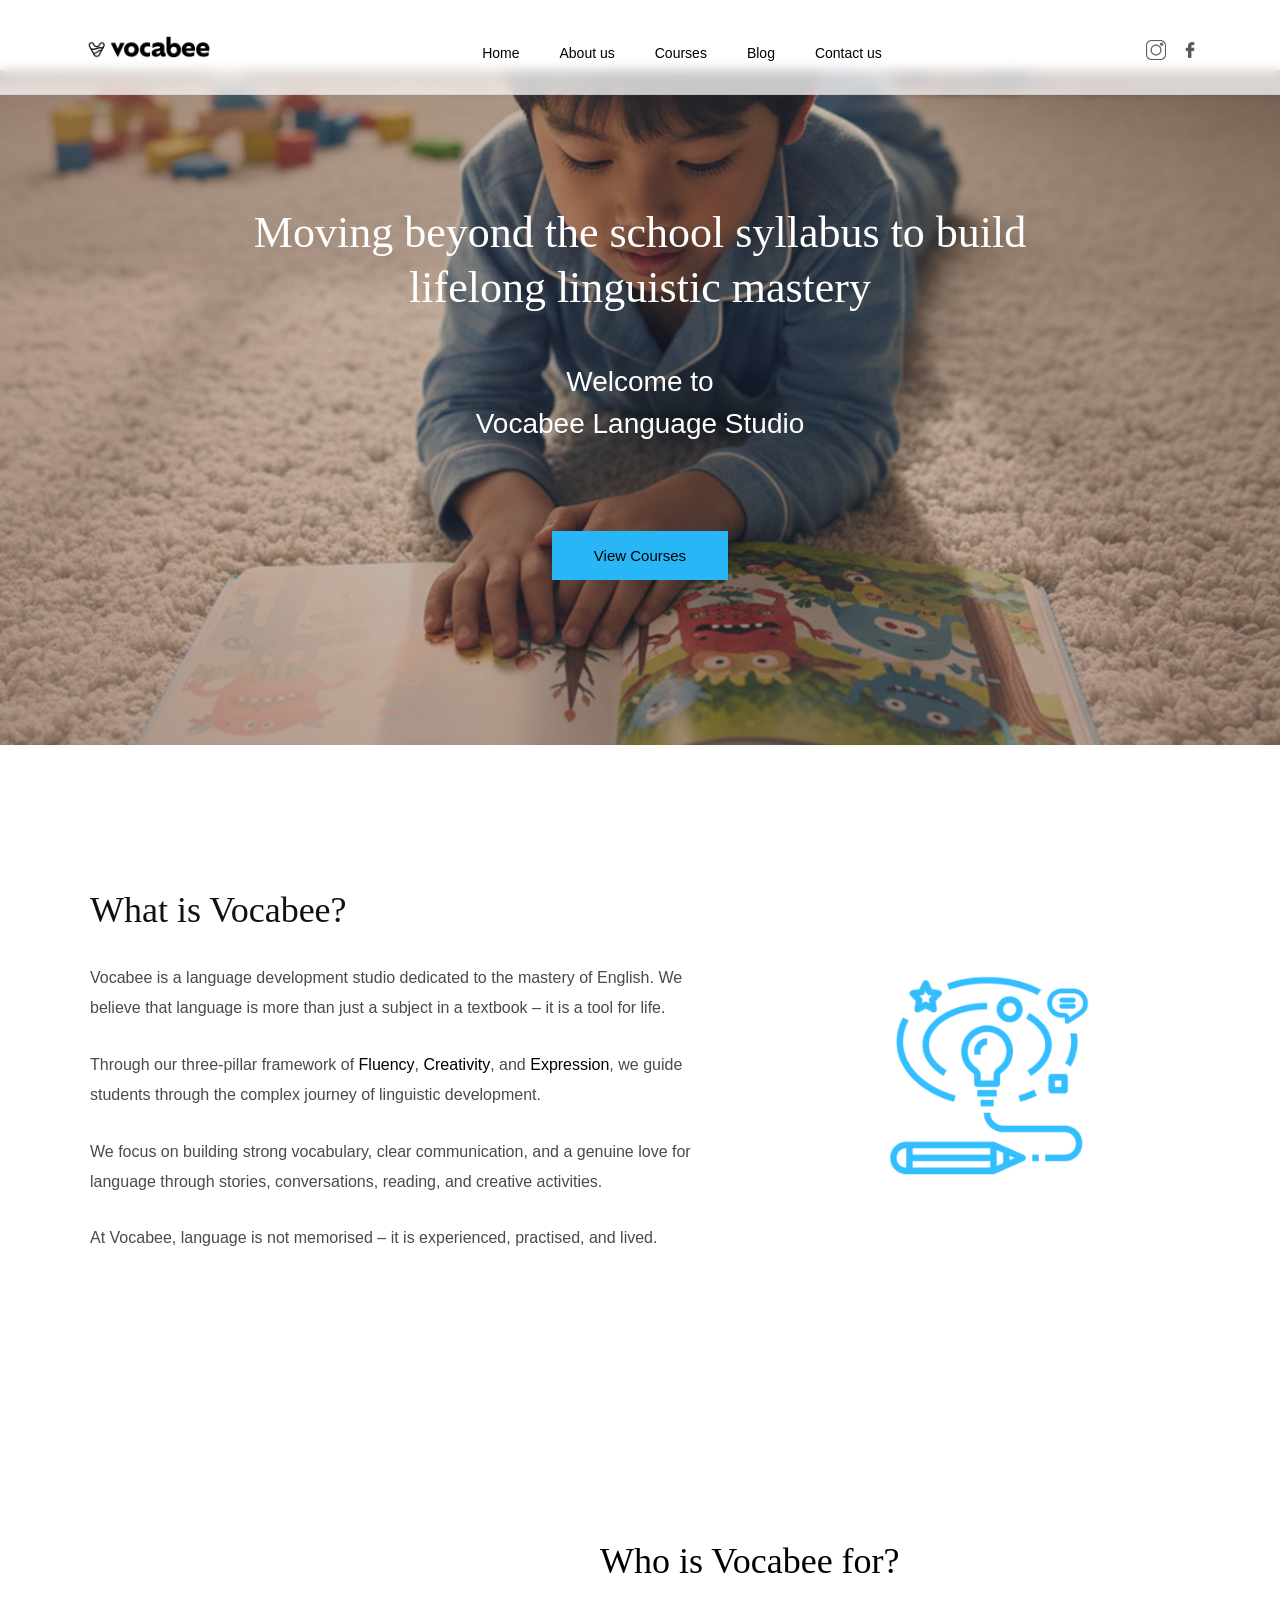
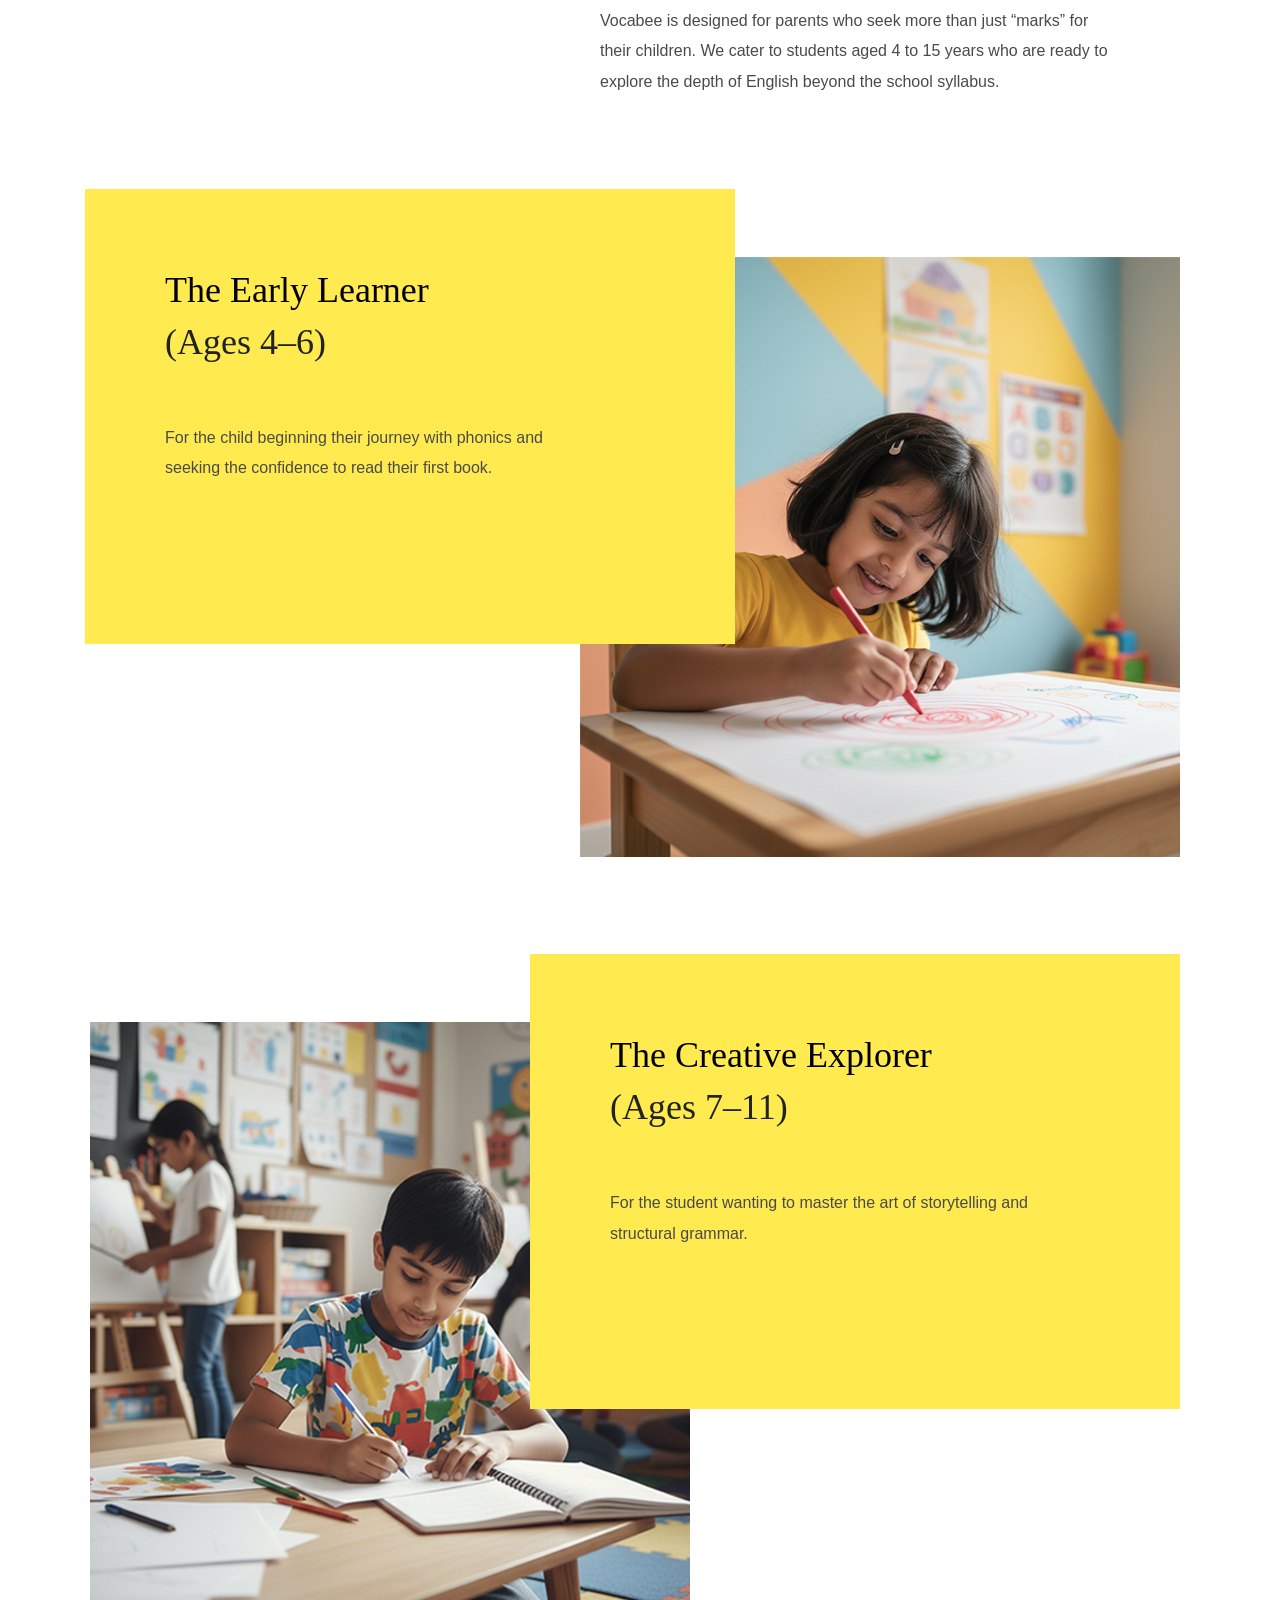
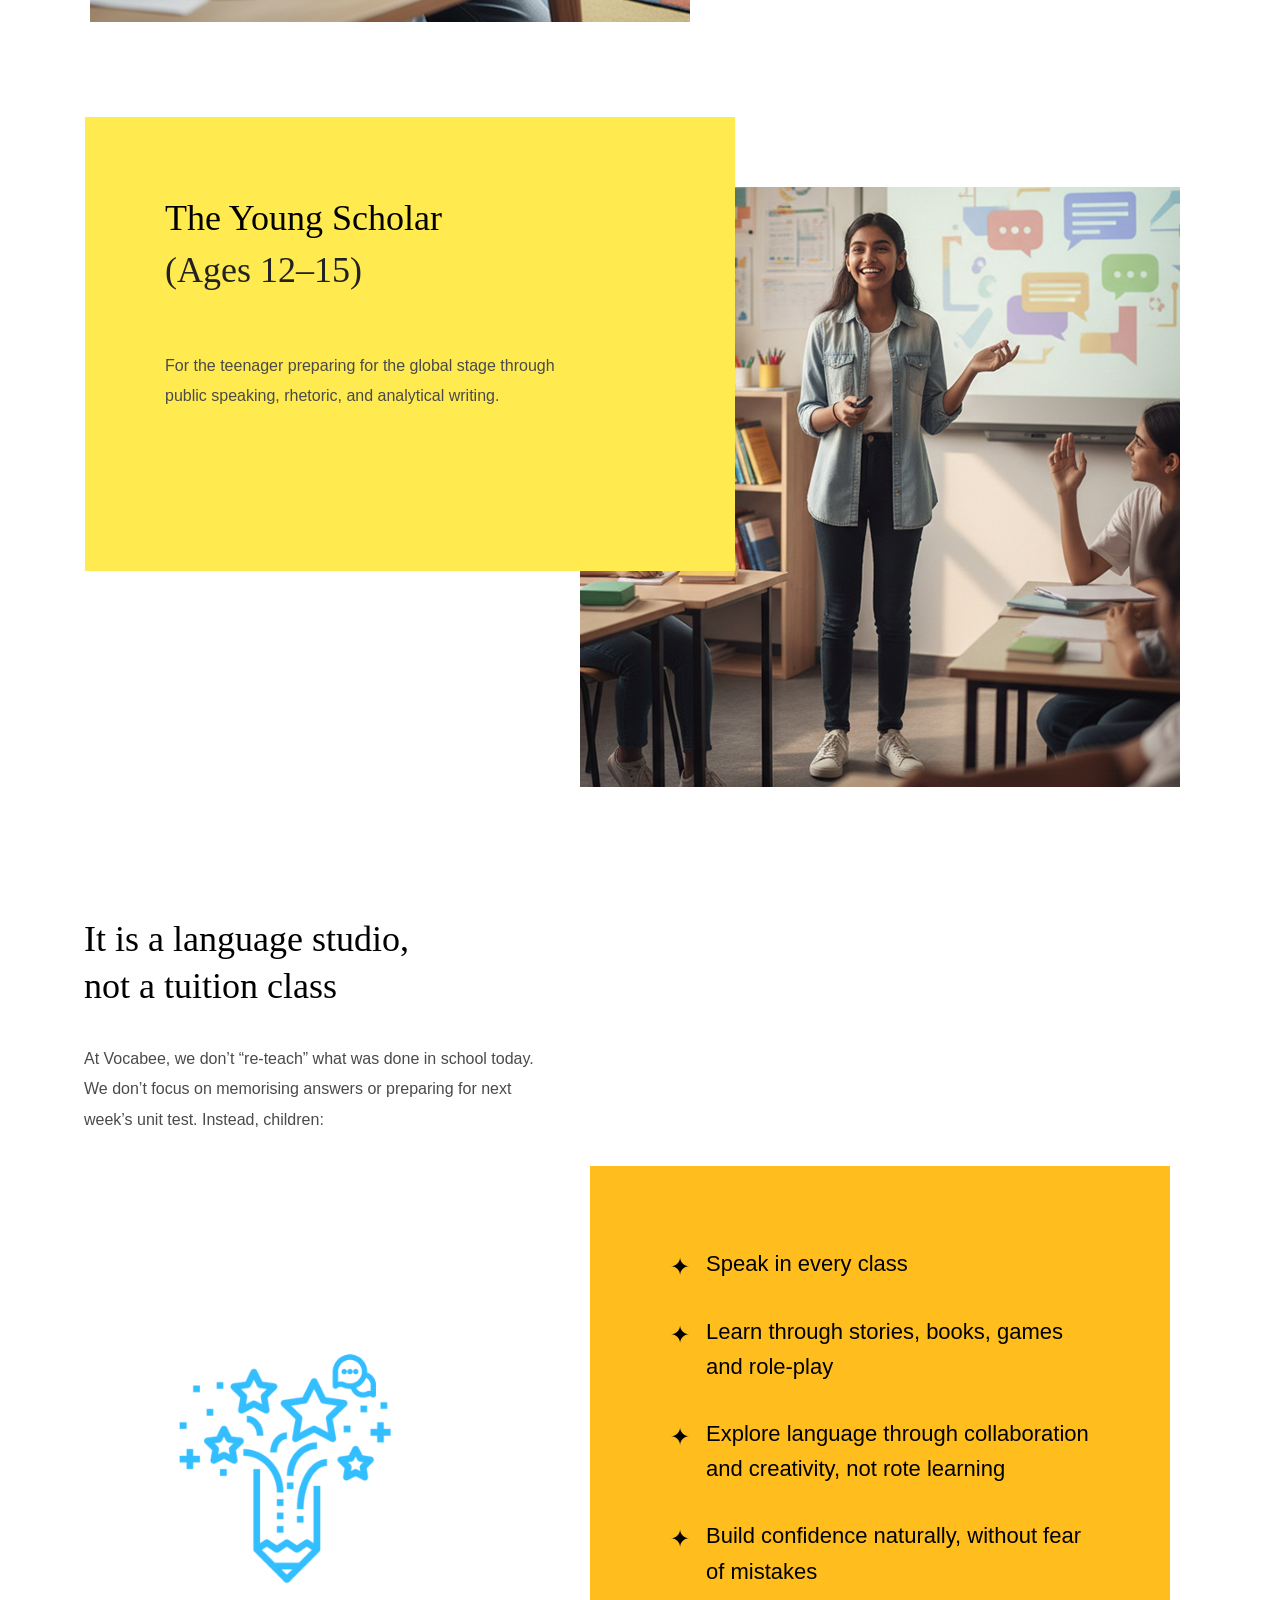
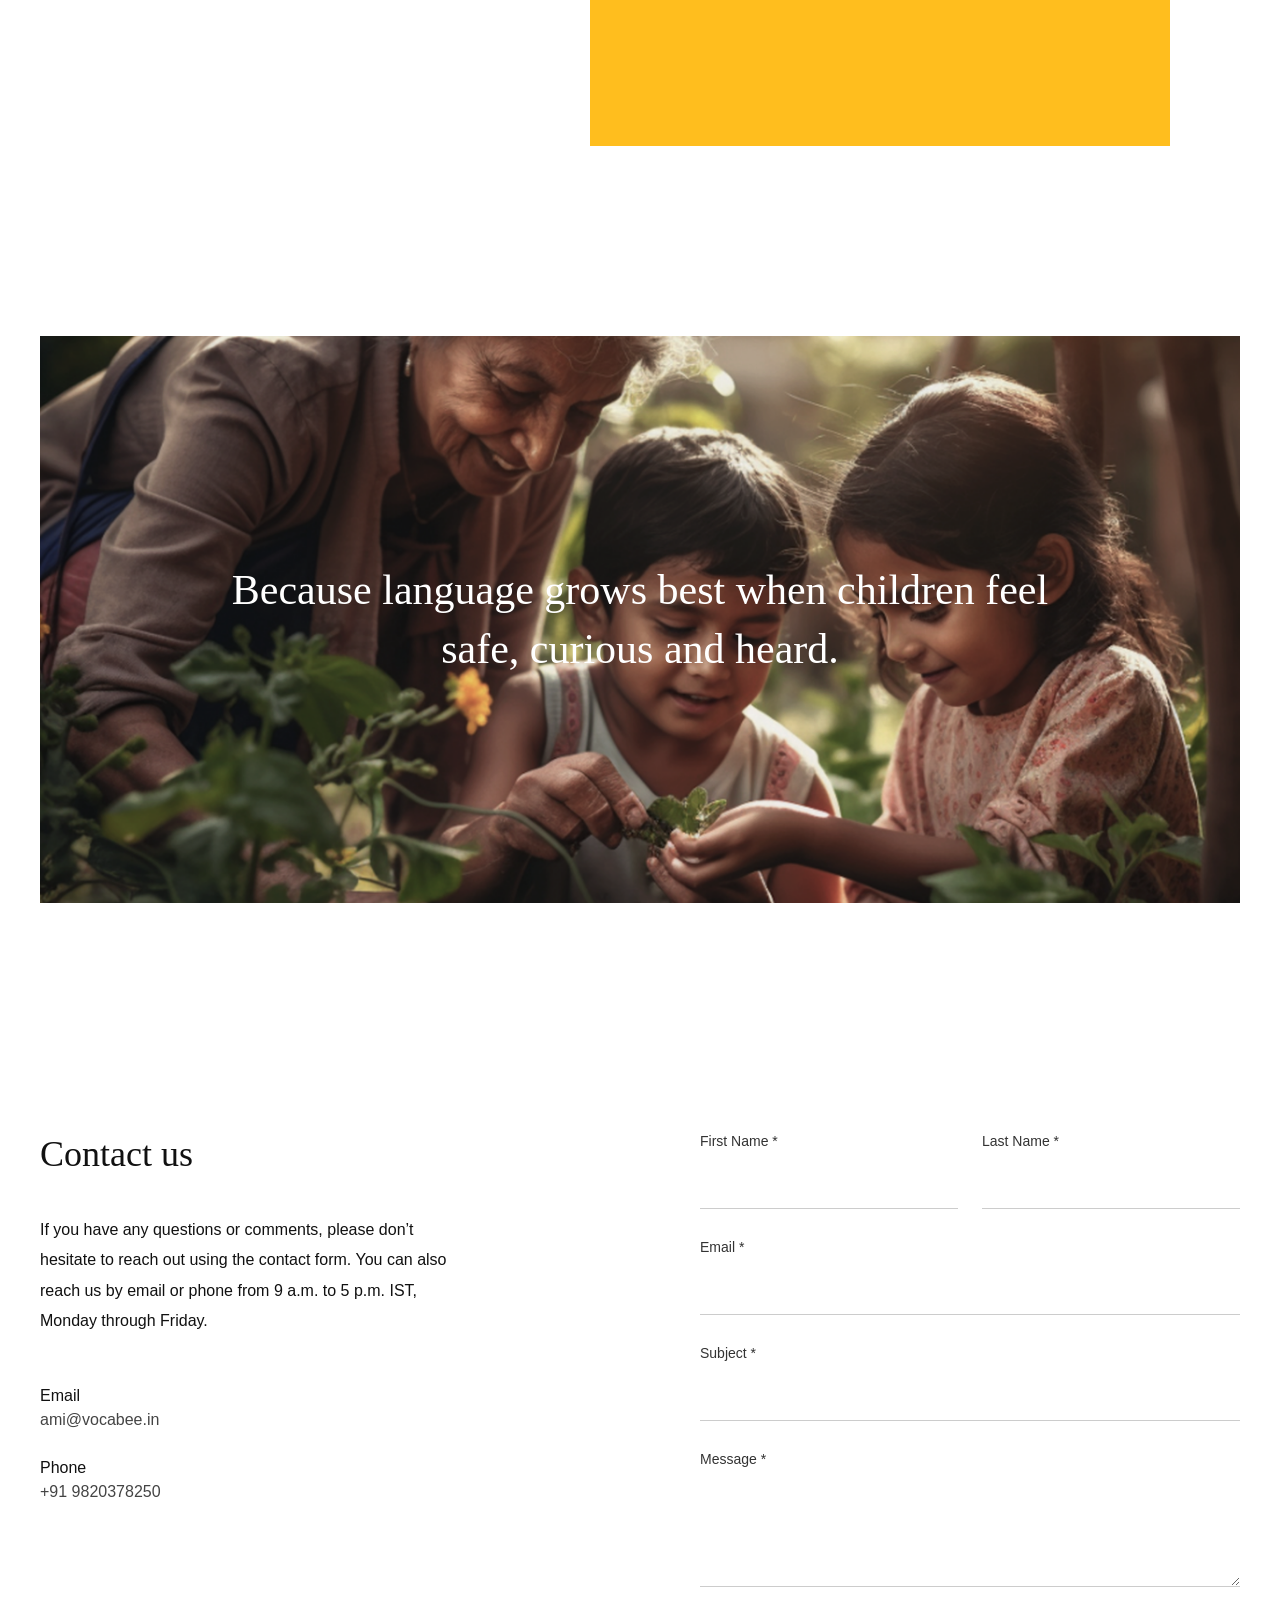
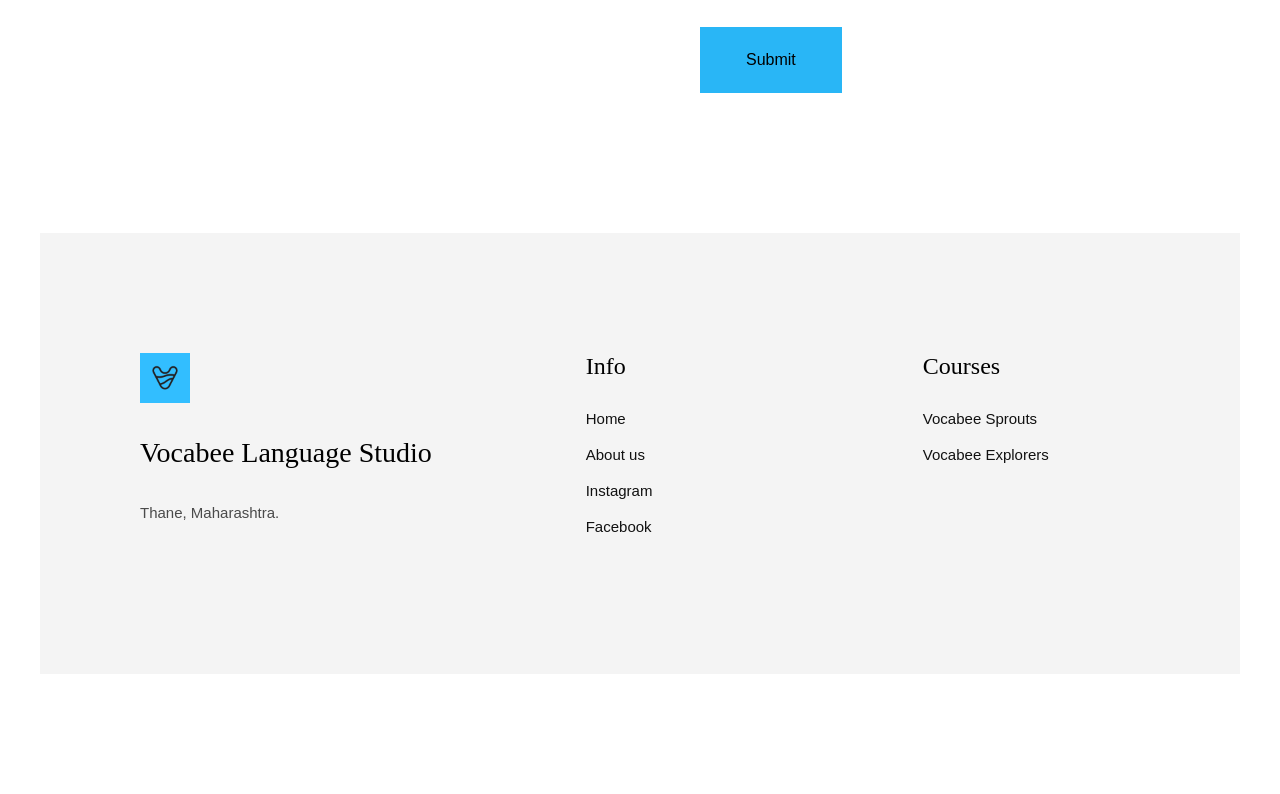
==== index.html @ a19e6320 "Add files via upload" ====
<!DOCTYPE html>
<html lang="en">
<head>
    <meta charset="UTF-8">
    <title>Vocabee Language Studio</title>
    <meta name="viewport" content="width=device-width, initial-scale=1.0">

    <!-- CSS -->
    <link rel="stylesheet" href="css/style.css">
    <link rel="stylesheet" href="css/about.css">

</head>

<body>

    <!-- Header -->
    <header class="site-header">
        <div class="header-container">

            <div class="logo">
                <a href="index.html">
                    <img src="assets/images/vocabee_logo.png" alt="Vocabee Language Studio">
                </a>
            </div>

            <nav class="main-nav">

                <a href="index.html">Home</a>
                <a href="about.html">About us</a>

                <!-- Courses Dropdown -->
                <div class="dropdown">
                    <a href="vocabee-sprouts2.html" class="dropbtn">Courses</a>

                    <div class="dropdown-content">
                        <a href="vocabee-sprouts2.html">
                            Vocabee Sprouts<br>
                            <span>Junior KG (Age 4–5 Years)</span>
                        </a>

                        <a href="vocabee-sprouts.html">
                            Vocabee Sprouts<br>
                            <span>Senior KG (Age 5–6 Years)</span>
                        </a>

                        <a href="vocabee-explorer1.html">
                            Vocabee Explorer<br>
                            <span>Grade 1 (Age 6–7 Years)</span>
                        </a>

                        <a href="vocabee-explorer2.html">
                            Vocabee Explorer<br>
                            <span>Grade 2 (Age 7–8 Years)</span>
                        </a>

                        <a href="vocabee-explorer3.html">
                            Vocabee Explorer<br>
                            <span>Grade 3 (Age 8–9 Years)</span>
                        </a>
                    </div>
                </div>

                <a href="blog.html">Blog</a>
                <a href="index.html#contact-section">Contact us</a>

            </nav>


            <div class="social-links">
                <a href="#" aria-label="Instagram">
                    <img src="assets/images/instagram.png" alt="Instagram">
                </a>
                <a href="#" aria-label="Facebook">
                    <img src="assets/images/facebook.png" alt="Facebook">
                </a>
            </div>

        </div>

        <div class="mobile-nav">

            <div class="hamburger" onclick="toggleMenu()">
                <span></span>
                <span></span>
                <span></span>
            </div>

            <div class="mobile-menu" id="mobileMenu">

                <div class="menu-links">
                    <a href="about.html">About</a>
                    <a href="vocabee-sprouts2.html">Courses</a>
                    <a href="blog.html">Blog</a>
                    <a href="index.html#contact-section">Contact us</a>
                </div>

                <div class="menu-socials">
                    <a href="#" aria-label="Instagram">
                        <img src="assets/images/instagram.png" alt="Instagram">
                    </a>
                    <a href="#" aria-label="Facebook">
                        <img src="assets/images/facebook.png" alt="Facebook">
                    </a>
                </div>

            </div>
        </div>    
    </header>

    <!-- Hero Section -->
    <section class="hero">
        <div class="hero-overlay"></div>

        <div class="hero-content">

            <h1>
                Moving beyond the school syllabus to build lifelong linguistic mastery
            </h1>

            <p class="hero-sub">
                <span class="welcome-line">Welcome to</span>
                <span class="tight-line">Vocabee Language Studio</span>
            </p>

           <a href="vocabee-sprouts2.html" class="hero-button">View Courses</a>

        </div>
    </section>



<!-- Why Vocabee Section -->
<section class="why-vocabee">
    <div class="why-container">

        <div class="why-text">
            <h2>What is Vocabee?</h2>

            <p>
                Vocabee is a language development studio dedicated to the mastery of
                English. We believe that language is more than just a subject in a
                textbook – it is a tool for life.
            </p>

            <p>
                Through our three-pillar framework of
                <strong>Fluency</strong>, <strong>Creativity</strong>, and
                <strong>Expression</strong>, we guide students through the
                complex journey of linguistic development.
            </p>

            <p>
                We focus on building strong vocabulary, clear communication, and a
                genuine love for language through stories, conversations, reading,
                and creative activities.
            </p>

            <p>
                At Vocabee, language is not memorised – it is experienced,
                practised, and lived.
            </p>
        </div>

        <div class="why-icon">
            <img src="assets/images/why-icon.png" alt="Language as expression">
        </div>

    </div>
</section>
<!-- Who is Vocabee for -->
<section class="who-vocabee">
    
    
    <div class="who-container">

        <h2>Who is Vocabee for?</h2>
        <p class="who-intro">
    Vocabee is designed for parents who seek more than just “marks”
    for their children. We cater to students aged 4 to 15 years who
    are ready to explore the depth of English beyond the school syllabus.
        </p>

        <!-- Card 1 -->
        <div class="who-row row-early">
            <div class="who-image">
                <img src="assets/images/early-learner.jpg" alt="Early Learner">
            </div>
            <div class="who-card">
                <h3>The Early Learner</h3>
                <span class="age">(Ages 4–6)</span>
                <p>
                    For the child beginning their journey with phonics and
                    seeking the confidence to read their first book.
                </p>
            </div>
        </div>

        <!-- Card 2 -->
        <div class="who-row row-explorer reverse">
            <div class="who-image">
                <img src="assets/images/creative-explorer.jpg" alt="Creative Explorer">
            </div>
            <div class="who-card">
                <h3>The Creative Explorer</h3>
                <span class="age">(Ages 7–11)</span>
                <p>
                    For the student wanting to master the art of storytelling
                    and structural grammar.
                </p>
            </div>
        </div>

        <!-- Card 3 -->
        <div class="who-row row-scholar">
            <div class="who-image">
                <img src="assets/images/young-scholar.jpg" alt="Young Scholar">
            </div>
            <div class="who-card">
                <h3>The Young Scholar</h3>
                <span class="age">(Ages 12–15)</span>
                <p>
                    For the teenager preparing for the global stage through
                    public speaking, rhetoric, and analytical writing.
                </p>
            </div>
        </div>

    </div>
</section>
<section class="language-studio">
    <div class="studio-container">

        <!-- Left column -->
        <div class="studio-left">
            <div class="studio-left-inner"></div>
            <h2>It is a language studio,<br>not a tuition class</h2>

            <p>
                At Vocabee, we don’t “re-teach” what was done in school today.
                We don’t focus on memorising answers or preparing for next
                week’s unit test. Instead, children:
            </p>

            <img 
                src="assets/images/language-icon.png" 
                alt="Language learning icon"
                class="studio-icon"
            >
        </div>

        <!-- Right column -->
        <div class="studio-right">
            <ul>
                <li>Speak in every class</li>
                <li>Learn through stories, books, games and role-play</li>
                <li>Explore language through collaboration and creativity, not rote learning</li>
                <li>Build confidence naturally, without fear of mistakes</li>
            </ul>
        </div>

    </div>
</section>

<script>
const rows = document.querySelectorAll('.who-row');

const observer = new IntersectionObserver((entries) => {
    entries.forEach(entry => {
        if (entry.isIntersecting) {
            entry.target.classList.add('show');
        }
    });
}, { threshold: 0.05,
     rootMargin: "0px 0px 120px 0px"
});

rows.forEach(row => {
    observer.observe(row);
});
</script>


<script>
window.addEventListener("load", () => {
    document.querySelector(".hero").classList.add("loaded");
});
</script>

<section class="belief-banner">
    <div class="belief-container">
        <div class="belief-image">
            <img src="assets/images/belief.jpg" alt="Language grows best when children feel safe">
            <div class="belief-overlay">
                <h2>
                    Because language grows best when children
                    feel safe, curious and heard.
                </h2>
            </div>
        </div>
    </div>
</section>

<section class="contact-section" id="contact-section">
    <div class="contact-container">

        <!-- Left Side -->
        <div class="contact-info">
            <h2>Contact us</h2>

            <p>
                If you have any questions or comments, please don’t hesitate to
                reach out using the contact form. You can also reach us by email or
                phone from 9 a.m. to 5 p.m. IST, Monday through Friday.
            </p>

            <div class="contact-details">
                <div>
                    <strong>Email</strong>
                    <span>ami@vocabee.in</span>
                </div>

                <div>
                    <strong>Phone</strong>
                    <span>+91 9820378250</span>
                </div>
            </div>
        </div>

        <!-- Right Side -->
        <div class="contact-form-wrapper">
            <form class="contact-form" id="contactForm">

                <div class="form-row">
                    <div class="form-group">
                        <label>First Name *</label>
                        <input type="text" name="firstName" required>
                    </div>

                    <div class="form-group">
                        <label>Last Name *</label>
                        <input type="text" name="lastName" required>
                    </div>
                </div>

                <div class="form-group">
                    <label>Email *</label>
                    <input type="email" name="email" required>
                </div>

                <div class="form-group">
                    <label>Subject *</label>
                    <input type="text" name="subject" required>
                </div>

                <div class="form-group">
                    <label>Message *</label>
                    <textarea name="message" rows="5" required></textarea>
                </div>

                <button type="submit" class="contact-button">Submit</button>

            </form>

                <div id="thankYouCard" class="thank-you-card">
                    <div class="thank-you-content">
                        <h3>Thank you!</h3>
                        <p>
                            Your message has been received.<br>
                            We’ll get back to you shortly.
                        </p>
                    </div>
                </div>
        </div>

    </div>
</section>

<!-- Footer -->
<footer class="site-footer">
    <div class="footer-container">

        <!-- Left Column -->
        <div class="footer-col footer-brand">
            <img src="assets/images/vocabee_icon.png" alt="Vocabee Icon" class="footer-logo">

            <h3>Vocabee Language Studio</h3>

            <p class="footer-address">
                Thane, Maharashtra.<br>
                
            </p>
        </div>

        <!-- Middle Column -->
        <div class="footer-col">
            <h4>Info</h4>
            <ul>
                <li><a href="index.html">Home</a></li>
                <li><a href="about.html">About us</a></li>
                <li><a href="#">Instagram</a></li>
                <li><a href="#">Facebook</a></li>
            </ul>
        </div>

        <!-- Right Column -->
        <div class="footer-col">
            <h4>Courses</h4>
            <ul>
                <li><a href="vocabee-sprouts2.html">Vocabee Sprouts</a></li>
                <li><a href="vocabee-explorer1.html">Vocabee Explorers</a></li>
            </ul>
        </div>

    </div>
</footer>

<script>
function toggleMenu() {
    document.getElementById("mobileMenu").classList.toggle("active");
}

// 🔥 close on outside click
document.addEventListener("click", function(e) {
    const menu = document.getElementById("mobileMenu");
    const hamburger = document.querySelector(".hamburger");

    if (!menu.contains(e.target) && !hamburger.contains(e.target)) {
        menu.classList.remove("active");
    }
});
</script>

<script>
document.querySelectorAll('.menu-links a').forEach(link => {
    link.addEventListener('click', () => {
        document.getElementById("mobileMenu").classList.remove("active");
    });
});
</script>

<script>
const scriptURL = "https://script.google.com/macros/s/AKfycbzVV2B0J6LoHG8LsWMv6l6aukTMSocRP_JPVmks4nTY6TuADxxZJsh5DYLQjN2wv_Ddsg/exec";

const form = document.getElementById("contactForm");
const button = form.querySelector("button");

form.addEventListener("submit", function(e) {
    e.preventDefault();

    // prevent double click
    button.disabled = true;
    button.innerText = "Sending...";

    const formData = new FormData(form);

    fetch(scriptURL, {
        method: "POST",
        body: formData
    })
    .then(() => {
        showThankYouCard();
        form.reset();

        button.disabled = false;
        button.innerText = "Submit";
    })
    .catch((error) => {
        console.error(error);

        button.disabled = false;
        button.innerText = "Submit";
    });
});
</script>

<script>
function showThankYouCard() {
    const card = document.getElementById("thankYouCard");

    if (card) {
        card.classList.add("active");

        setTimeout(() => {
            card.classList.remove("active");
        }, 6000); // ⏳ 6 seconds
    }
}
</script>
</body>
</html>
---- css/style.css ----
html, body {
    overflow-x: hidden;
}

body {
    width: 100%;
    padding-top: 70px;
}

/* =========================
   Custom Fonts (REQUIRED)
========================= */

/* Fraunces – Headings */
@font-face {
    font-family: 'Fraunces';
    src: url('../assets/fonts/fraunces/Fraunces-VariableFont_wght.woff2') format('woff2');
    font-weight: 100 900;
    font-style: normal;
    font-display: optional;
}

@font-face {
    font-family: 'Fraunces';
    src: url('../assets/fonts/fraunces/Fraunces-Italic-VariableFont_wght.woff2') format('woff2');
    font-weight: 100 900;
    font-style: italic;
    font-display: optional;
}

/* Lexend – Body & UI */
@font-face {
    font-family: 'Lexend';
    src: url('../assets/fonts/lexend/Lexend-VariableFont_wght.woff2') format('woff2');
    font-weight: 100 900;
    font-style: normal;
    font-display: optional;
}

/* =========================
   Reset
========================= */
* {
    margin: 0;
    padding: 0;
    box-sizing: border-box;
}

/* =========================
   Typography System
========================= */
body {
    font-family: 'Lexend', sans-serif;
    font-weight: 350;
    color: #000;
}

strong {
    font-weight: 600;
}

h1, h2, h3 {
    font-family: 'Fraunces', serif;
    font-variation-settings: "opsz" 60;
}

/* Fine-tuned weights */
h1 {
    font-weight: 460;
}

h2 {
    font-weight: 430;
}

h3 {
    font-weight: 400;
}

/* =========================
   Header
========================= */
.site-header {
    background-color: rgba(255, 255, 255, 0.75); /* ⬅ subtle transparency */
    border-bottom: 1px solid rgba(0, 0, 0, 0.06);
    min-height: 80px;
    position: fixed;
    top: 0;
    z-index: 1000;
    width: 100%;
    backdrop-filter: blur(6px);
    -webkit-backdrop-filter: blur(6px); /* Safari */
}

.header-container {
    max-width: 1200px;
    margin: 0 auto;
    padding: 24px 40px;
    height: 100%;
    display: grid;
    grid-template-columns: auto 1fr auto;
    align-items: center;
}

.logo img {
    height: 46px;
    display: block;
}

/* Navigation */
.main-nav {
    display: flex;
    justify-content: center;
    gap: 44px;
    transform: translateY(6px);
}

.main-nav a {
    text-decoration: none;
    font-size: 14px;
    font-weight: 400;
    color: #111;
}

/* Social icons */
.social-links {
    display: flex;
    gap: 14px;
    align-items: center;
}

.social-links img {
    width: 20px !important;
    height: 20px !important;
    max-width: 20px !important;
    object-fit: contain;

    opacity: 0.65;
    transform: translateY(3px);
}

.social-links img:hover {
    opacity: 1;
}

.social-links a {
    display: inline-flex;
    align-items: center;
}

/* =========================
   Hero Section
========================= */
.hero {
    position: relative;
    height: 75vh;
    background-image: url('../assets/images/hero.jpg');
    background-size: cover;
    background-position: center;

    display: flex;
    align-items: center;
    justify-content: center;
}

.hero-overlay {
    position: absolute;
    inset: 0;
    background-color: rgba(0, 0, 0, 0.25);
}

.hero-content {
    position: relative;
    max-width: 820px;
    text-align: center;
    color: #ffffff;
    padding: 20px;
}

/* Main headline */
.hero h1 {
    font-size: 44px;
    line-height: 1.25;
    font-weight: 350;
    margin-bottom: 80px;
    position: relative;
    top: -30px;
    opacity: 0;
    transform: translateY(18px)
}

/* Subtitle block (THIS IS THE FIXED PART) */
.hero-sub {
    font-family: 'Lexend', sans-serif;
    font-size: 28px;
    font-weight: 300;
    line-height: 1.2;
    margin: 28px 0;
    color: #ffffff;
    opacity: 0;
    transform: translateY(18px)
}

.hero-sub span {
    display: block;
}

/* Space below "Welcome to" */
.hero-sub .welcome-line {
    margin-top: -60px;  /* try -4px to -12px */
    margin-bottom: 12px;
}

/* Slight pull-up for second line */
.hero-sub .tight-line {
    margin-top: -4px;
    margin-bottom: 90px;
}

/* CTA Button */
.hero-button {
    display: inline-block;
    padding: 16px 42px;
    background-color: #29b6f6;
    color: #000000;
    text-decoration: none;
    font-size: 15px;
    font-weight: 400;
    opacity: 0;
    transform: translateY(18px)
}

/* Animated State */
.hero.loaded h1 {
    opacity: 1;
    transform: translateY(0);
    transition: 
        opacity 1.2s ease-out,
        transform 1.2s cubic-bezier(0.16, 1, 0.3, 1);
}

.hero.loaded .hero-sub {
    opacity: 1;
    transform: translateY(0);
    transition:
        opacity 1.2s ease-out,
        transform 1.2s cubic-bezier(0.16, 1, 0.3, 1);
    transition-delay: 0.25s;
}

.hero.loaded .hero-button {
    opacity: 1;
    transform: translateY(0);
    transition:
        opacity 1.2s ease-out,
        transform 1.2s cubic-bezier(0.16, 1, 0.3, 1);
    transition-delay: 0.45s;
}

/* =========================
   What is Vocabee Section
========================= */
.why-vocabee {
    background-color: #ffffff;
    padding: 120px 40px;
}

.why-container {
    max-width: 1100px;
    margin: 0 auto;
    display: grid;
    grid-template-columns: 1.2fr 0.8fr;
    gap: 80px;
    align-items: center;
}

/* Left text column */
.why-text h2 {
    font-size: 36px;
    font-family: 'Fraunces', serif;

    font-weight: 200;   /* ← go lighter than 350 */
    font-variation-settings:
        "wght" 200,
        "opsz" 60;      /* ← critical for lightness */
    margin-top: 24px;
    margin-bottom: 32px;
    color: #111;
}

.why-text p {
    font-size: 16px;
    line-height: 1.9;
    color: #4a4a4a;
    font-variation-settings: "wght" 300;
    margin-bottom: 26px;
}

.why-text p strong {
    font-variation-settings: "wght" 500;
    font-weight: 500;
    color: #000;
}


/* Right icon column */
.why-icon {
    display: flex;
    justify-content: center;
    align-items: center;
}

.why-icon img {
    max-width: 260px;
    width: 100%;
    height: auto;
}

/* =========================
   Who is Vocabee for? (FINAL)
========================= */
.who-vocabee {
    background-color: #ffffff;
    padding: 140px 40px 60px;
}

.who-container {
    max-width: 1200px;
    margin: 0 auto;
}

/* Heading */
.who-container h2 {
    font-size: 36px;
    font-weight: 200;
    text-align: left;
    margin-left: auto;
    margin-right: 120px;
    margin-bottom: 24px;
    margin-top: 0;
    max-width: 520px;
    font-variation-settings: 
        "wght" 200,
        "opsz" 60;
}


/* Intro paragraph (intentionally offset) */
.who-intro {
    max-width: 520px;
    margin-left: auto;
    margin-right: 120px;
    margin-bottom: 160px;
    font-size: 16px;
    line-height: 1.9;
    color: #4a4a4a;
    font-variation-settings: "wght" 300;
    margin-bottom: 150px;
}

/* Row base */
.who-row {
    display: grid;
    grid-template-columns: 1fr 1fr;
    align-items: center;
    margin-bottom: 180px;
    position: relative;
}

/* Image */
.who-image {
    display: flex;
}

.who-image img {
    width: 100%;
    max-width: 620px;   /* ← image size control */
    margin-left: -120px;   /* ← move left */
    display: block;
    opacity: 0;
    transform: translateY(30px);
    transition:
        opacity 1.4s ease-out,
        transform 1.6s cubic-bezier(0.16, 1, 0.3, 1);
}

.who-row.show .who-image img {
    opacity: 1;
    transform: translateY(0);
}

.row-early .who-image img {
    position: relative;
    top: 10px;
    left: 60px;
}

.row-explorer .who-image img {
    position: relative;
    top: -180px;
    left: -10px;
}

.row-scholar .who-image img {
    position: relative;
    top: -475px;
    left: 60px;
}

/* Yellow card base */
.who-card {
    background-color: #ffeb50;
    width: 650px;      /* ← width control */
    padding: 160px 80px; /* ← height control */
    top: -670px;  /* move up */
    left: -40px;  /* move up */
    position: relative;
    z-index: 2;
    opacity: 0;
    transform: translateY(40px);
    transition: all 1.2s ease;
}

.who-card.show {
    opacity: 1;
    transform: translateY(0);
}


.row-early .who-card {
    position: relative;
    top: -658px;      /* move up */
    right: -250px;   /* horizontal overlap control */
    left: 20px;   /* horizontal overlap control */
    transition-delay: 0.1s;
}

.row-explorer .who-card {
    position: relative;
    top: -600px;       /* move down */
    left: -30px;    /* overlap for reverse row */
    transition-delay: 0.2s;
}

.row-scholar .who-card {
    position: relative;
    top: -1145px;
    right: -120px;
    left: 20px;
    transition-delay: 0.3s;
}


/* ---------- NORMAL ROW (Card LEFT, Image RIGHT) ---------- */
.who-row:not(.reverse) .who-card {
    grid-column: 1;
    justify-self: end;
    margin-right: -75px;   /* overlap into image */
}

.who-row:not(.reverse) .who-image {
    grid-column: 2;
}

/* ---------- REVERSE ROW (Image LEFT, Card RIGHT) ---------- */
.who-row.reverse .who-image {
    grid-column: 1;
    transform: translate(180px, -280px);
    }

.who-row.reverse .who-card {
    grid-column: 2;
    justify-self: start;
    margin-left: -80px;    /* overlap into image */
}

.who-row.show .who-card {
    opacity: 1;
    transform: translateY(0);
}

/* Typography inside card */
.who-card h3 {
    font-size: 36px;
    font-weight: 200;
    margin-bottom: 10px;
    margin-top: -80px;
    font-variation-settings: 
        "wght" 200,
        "opsz" 60;
}

   
.who-card .age {
    font-family: 'Fraunces', serif;
    display: block;
    font-size: 36px;
    font-weight: 200;
    margin-bottom: 60px;
    color: #222;
    font-variation-settings: 
        "wght" 200,
        "opsz" 60;
    
}

.who-card p {
    font-size: 16px;
    line-height: 1.9;
    color: #4a4a4a;
    max-width: 420px;
    margin-top: 40px;
    font-variation-settings: "wght" 300;
       
}

/* =========================
   Language Studio Section
========================= */

.language-studio {
    background-color: #ffffff;
    padding: 160px 40px;
    margin-top: -1000px;  /* ← adjust this number visually */
}

.studio-container {
    max-width: 1200px;
    margin: 0 auto;
    display: grid;
    grid-template-columns: 1fr 1fr;
    gap: 10px;
    align-items: start;
    position: relative;
    left: 20px;   /* fine tuning */
}

/* Left column */
.studio-left h2 {
    font-size: 36px;
    font-weight: 200;
    font-variation-settings: 
        "wght" 200,
        "opsz" 60;

    line-height: 1.3;
    margin-bottom: 34px;
    margin-left: 24px;
    margin-right: 120px;
    margin-top: -200px;
}

.studio-left p {
    font-size: 16px;
    line-height: 1.9;
    color: #4a4a4a;
    font-variation-settings: "wght" 300;
    margin-bottom: 40px;
    margin-left: 24px;
    margin-right: 120px;
    margin-top: 20px;
}

.studio-icon {
    width: 250px;
    display: block;
    margin-bottom: 50px;
    margin-top: 200px;
    max-width: 520px;
    margin-left: auto;
    margin-right: 240px;
}

/* Right column (yellow box) */
.studio-right {
    background-color: #ffbe1e;
    width: 580px;
    height: 580px;   /* ← makes it square */
    padding: 80px;
    position: relative;
    justify-self: start;
    margin-left: -75px;   /* same overlap logic */
    margin-top: 50px;
}

.studio-right ul {
    list-style: none;
    padding: 0;
    margin: 0;
}

.studio-right li {
    line-height: 1.9;
    font-variation-settings: "wght" 150;
    font-size: 22px;
    line-height: 1.6;
    margin-bottom: 32px;
    position: relative;
    padding-left: 36px;
}

/* star bullet */
.studio-right li::before {
    content: "✦";
    position: absolute;
    left: 0;
    top: 2px;
    font-size: 24px;
}
/* =========================
   Belief Banner
========================= */

.belief-banner {
    padding: 90px 30px;
    background-color: #ffffff;
    margin-top: -60px;
}

.belief-container {
    max-width: 1200px;
    margin: 0 auto;
}

.belief-image {
    position: relative;
    overflow: hidden;
}

.belief-image img {
    width: 100%;
    height: auto;
    display: block;
}

.belief-overlay {
    position: absolute;
    inset: 0;
    display: flex;
    align-items: center;
    justify-content: center;

    background: rgba(0, 0, 0, 0.05);
    padding: 40px;
    text-align: center;
}

.belief-overlay h2 {
    font-family: 'Fraunces', serif;
    font-size: 42px;
    font-weight: 200;
    font-variation-settings: 
        "wght" 220,
        "opsz" 60;

    color: #ffffff;
    line-height: 1.4;
    max-width: 900px;
}
/* =========================
   Contact Section
========================= */

.contact-section {
    padding: 140px 40px;
    background: #ffffff;
    scroll-margin-top: 80px;
}

.contact-container {
    max-width: 1200px;
    margin: 0 auto;
    display: grid;
    grid-template-columns: 1fr 1fr;
    gap: 120px;

}

/* Left Side */

.contact-info h2 {
    font-family: 'Fraunces', serif;
    font-size: 36px;
    font-weight: 240;
    color: #111;
    margin-bottom: 40px;
    font-variation-settings: "wght" 240, "opsz" 60;
}

.contact-info p {
    font-size: 16px;
    line-height: 1.9;
    color: #111;

    font-weight: 250;
    font-variation-settings: "wght" 250;

    margin-bottom: 50px;
    max-width: 420px;
}

.contact-details strong {
    display: block;
    font-weight: 500; /* darker title */
    color: #111;
    margin-bottom: 6px;
}

.contact-details span {
    display: block;
    margin-bottom: 30px;

    font-family: 'Lexend', sans-serif;
    font-weight: 250; /* thin */
    font-variation-settings: "wght" 250;

    color: #444; /* softer than title */
}

/* Right Side Form */

.contact-form {
    width: 100%;
}

.form-row {
    display: flex;
    gap: 24px;
}

.form-group {
    display: flex;
    flex-direction: column;
    margin-bottom: 30px;
    flex: 1;
}

.form-group label {
    font-size: 14px;
    margin-bottom: 8px;
    color: #333;
    font-weight: 400;
}

.contact-form input,
.contact-form textarea {
    padding: 18px 18px;
    border: none;
    border-bottom: 1px solid #ccc;
    background: transparent;
    border-radius: 0;
}

/* Elegant focus effect */
.contact-form input:focus,
.contact-form textarea:focus {
    outline: none;
    border-color: #2e7d32;
    background: #ffffff;
    box-shadow: 0 0 0 3px rgba(46, 125, 50, 0.08);
}

/* Submit Button */
.contact-button {
    margin-top: 10px;
    padding: 24px 46px;
    background-color: #29b6f6;
    color: #000;
    border: none;

    font-family: 'Lexend', sans-serif;   /* make sure */
    font-size: 16px;

    font-weight: 250;                    /* 👈 thinner but not too light */
    font-variation-settings: "wght" 250; /* 👈 force variable weight */

    cursor: pointer;
    transition: all 0.3s ease;
}


.contact-button:hover {
    background-color: #1fa4d8;
}

.contact-form-wrapper {
    position: relative;
}

/* overlay */
.thank-you-card {
    position: absolute;
    inset: 0;

    display: flex;
    align-items: center;
    justify-content: center;

    background: rgba(255, 255, 255, 0.5);
    backdrop-filter: blur(10px);

    opacity: 0;
    visibility: hidden;
    transition: opacity 0.4s ease;
}

/* active */
.thank-you-card.active {
    opacity: 1;
    visibility: visible;
}

/* CARD DESIGN (this is the main part) */
.thank-you-content {
    background: rgba(255, 255, 255, 0.85);
    backdrop-filter: blur(12px);

    padding: 60px 70px;
    width: 80%;
    max-width: 420px;

    text-align: center;

    /* ✨ soft premium shadow */
    box-shadow: 0 20px 60px rgba(0,0,0,0.08);
}

/* heading */
.thank-you-content h3 {
    font-family: 'Fraunces', serif;
    font-size: 30px;
    margin-bottom: 15px;
    color: #111;
    white-space: nowrap;
    font-size: 24px; /* slightly smaller so it fits nicely */
}

/* text */
.thank-you-content p {
    font-family: 'Lexend', sans-serif;
    font-size: 15px;
    line-height: 1.6;
    color: #333;
}
/* =========================
   Footer
========================= */

.site-footer {
    padding: 10px 0 120px;
}

/* Grey box centered */
.footer-container {
    max-width: 1200px;
    margin: 0 auto;
    background-color: #f4f4f4;

    padding: 120px 100px;

    display: grid;
    grid-template-columns: 1.5fr 1fr 1fr;
    gap: 120px;
}


.footer-container {
    max-width: 1200px;
    margin: 0 auto;

    display: grid;
    grid-template-columns: 1.5fr 1fr 1fr;
    gap: 120px;
}

/* Logo */
.footer-logo {
    width: 50px;
    margin-bottom: 30px;
}

/* Studio Title */
.footer-brand h3 {
    font-family: 'Fraunces', serif;
    font-size: 28px;
    font-weight: 200;
    font-variation-settings: "wght" 200;
    margin-bottom: 30px;
}

/* Address */
.footer-address {
    font-family: 'Lexend', sans-serif;
    font-size: 15px;
    line-height: 1.9;
    font-weight: 300;
    font-variation-settings: "wght" 300;
    color: #4a4a4a;
}

/* Column Titles */
.footer-col h4 {
    font-family: 'Fraunces', serif;
    font-size: 24px;
    font-weight: 200;
    font-variation-settings: "wght" 200;
    margin-bottom: 30px;
}

/* Links */
.footer-col ul {
    list-style: none;
    padding: 0;
}

.footer-col li {
    margin-bottom: 18px;
}

.footer-col a {
    font-family: 'Lexend', sans-serif;
    font-size: 15px;
    font-weight: 300;
    font-variation-settings: "wght" 300;
    color: #111;
    text-decoration: none;
}

.footer-col a:hover {
    opacity: 0.6;
}

/* =========================
   NAV DROPDOWN – Elegant
========================= */

.main-nav {
    display: flex;
    gap: 40px;
    align-items: center;
}

.main-nav a {
    font-family: 'Lexend', sans-serif;
    font-size: 14px;
    text-decoration: none;
    color: #000;
}

/* Dropdown wrapper */
.dropdown {
    position: relative;   
}

/* invisible hover bridge */
.dropdown::after {
    content: "";
    position: absolute;
    top: 100%;
    left: 0;
    width: 100%;
    height: 15px;   /* hover buffer */
}

/* Dropdown box */
.dropdown-content {
    position: absolute;
    top: 100%;  /* attaches directly below */
    left: 0;

    background: #ffffff;
    min-width: 320px;
    padding: 25px 0;

    box-shadow: 0 20px 50px rgba(0,0,0,0.08);
    border-radius: 4px;

    opacity: 0;
    visibility: hidden;
    transform: translateY(15px);

    transition: 
        opacity 0.3s ease,
        transform 0.3s ease,
        visibility 0.3s ease;

    z-index: 999;
}

/* Dropdown links */
.dropdown-content a {
    display: block;
    padding: 14px 30px;
    font-size: 14px;
    line-height: 1.6;
    transition: background 0.3s ease;
}

.dropdown-content a span {
    display: block;
    font-size: 12px;
    color: #777;
    margin-top: 4px;
}

/* Hover effect */
.dropdown-content a:hover {
    background: #f4f4f4;
}

/* SHOW DROPDOWN */
.dropdown:hover .dropdown-content {
    opacity: 1;
    visibility: visible;
    transform: translateY(0);
}

.dropdown-content a {
    display: block;
    padding: 16px 30px;
    position: relative;
    text-decoration: none;
    color: #000;
}

/* Divider line 
.dropdown-content a:not(:last-child)::after {
    content: "";
    position: absolute;
    bottom: 0;
    left: 30px;
    right: 70px;
    height: 1px;
    background: rgba(0, 0, 0, 0.08);
}*/

/* =========================
   MOBILE MASTER FIX (CLEAN RESET)
========================= */
.mobile-nav {
    position: absolute;
    top: 50%;
    right: 20px;
    transform: translateY(-50%);
}

.menu-socials {
    display: none;
}

.mobile-menu {
    display: none;
}

@media (max-width: 768px) {

    /* GLOBAL FIX */
    body {
        overflow-x: hidden;
    }

    /* ================= HEADER ================= */
    .header-container {
        grid-template-columns: 1fr auto;
        padding: 22px 20px;
    }

    .main-nav,
    .social-links {
        display: none;
    }

    .logo img {
        height: 34px;
    }

    
    /* ================= HERO ================= */
    .hero {
        height: auto;
        padding: 80px 20px;
        text-align: center;
    }

    .hero-content {
        max-width: 100%;
    }

    .hero h1 {
        font-size: 26px;
        line-height: 1.3;
        margin-bottom: 20px;

        top: 0;              /* 🔥 reset */
        transform: none;     /* 🔥 reset */
    }

    .hero-sub {
        font-size: 16px;
        margin: 10px 0 20px;
    }

    .hero-sub .welcome-line {
        margin: 0;          /* 🔥 remove negative margin */
    }

    .hero-sub .tight-line {
        margin: 0 0 20px;   /* 🔥 clean spacing */
    }

    .hero-button {
        padding: 12px 24px;
        font-size: 14px;
    }

    /* ================= WHY ================= */
    .why-vocabee {
        padding: 60px 20px 40px;   /* 🔥 reduced top gap */
    }

    .why-container {
        grid-template-columns: 1fr;
        gap: 40px;
        text-align: center;
    }

    .why-icon img {
        max-width: 220px;   /* 🔥 smaller */
    }

}

/* HIDE ON DESKTOP */
@media (max-width: 768px) {

    .mobile-nav {
        position: absolute;
        top: 40px;
        right: 20px;
        z-index: 2000;
        display: block;
    }
        
    /* 🍔 */
    .hamburger {
        width: 26px;
        height: 20px;
        display: flex;
        flex-direction: column;
        justify-content: space-between;
        cursor: pointer;
    }

    .hamburger span {
        height: 2px;
        background: #000;
        border-radius: 2px;
    }

    /* 🌫️ BIG FROSTED PANEL */
    .mobile-menu {
        position: fixed;
        top: -24px;
        right: -20px;
        left: auto;              /* 🔥 keep it anchored right */

        width: 70vw;             /* 🔥 your desired width */
        max-width: none;
        height: 100vh;

        padding: 100px 30px 40px;

        background: rgba(255, 255, 255, 0.88);
        backdrop-filter: blur(8px);
        -webkit-backdrop-filter: blur(8px);

        border-left: 1px solid rgba(0,0,0,0.05);
        box-shadow: -8px 0 30px rgba(0,0,0,0.12);

        display: flex;
        flex-direction: column;
        justify-content: flex-start;

        transform: translateX(calc(100% + 20px));
        transition: transform 0.35s ease;
    }

    .mobile-menu.active {
        transform: translateX(0);
    }

    /* 📋 LINKS */
    .menu-links {
        display: flex;
        flex-direction: column;
        gap: 22px;
       
    }

    .menu-links a {
        text-decoration: none !important;
        color: #444;

        font-size: 18px;
        font-weight: 400;

        letter-spacing: 0.3px;
    }

    .menu-links a:hover {
        color: #000;
    }

    .menu-links a strong {
        display: block;
        font-size: 18px;
        font-weight: 400;
    }

    .menu-links span {
        display: block;
        margin-top: 4px;

        font-size: 14px;
        color: #666;
        font-weight: 400;
    }

    /* 🔗 SOCIALS (NOW INSIDE PANEL) */
    .menu-socials {
        margin-top: 18px;
        display: flex;
        gap: 12px;

        font-size: 14px;
        letter-spacing: 2px;
        color: #555;
    }

    /* 🔥 CONTROL ICON SIZE */
    .menu-socials img {
        width: 18px;     /* 👈 adjust between 16–22 */
        height: 18px;
        object-fit: contain;
    }

    /* OPTIONAL — nice circular background */
    .menu-socials a {
        display: flex;
        align-items: center;
        justify-content: center;

        width: 34px;
        height: 34px;

    }

    .menu-links,
    .menu-socials {
        width: 80vw;
        max-width: 360px;
    }

}

/* ================= WHO SECTION (CLEAN FIX) ================= */

@media (max-width: 768px) {

    .who-vocabee {
        padding: 40px 20px;
    }

    .who-container {
        max-width: 700px;     /* control width */
        margin: 0 auto;       /* 🔥 THIS centers the whole block */
        text-align: center;
    }

    .who-container h2 {
        font-size: 36px;
        margin-bottom: 20px;

        text-align: center;
        width: 100%;              /* 🔥 ensures full width */
        display: block;           /* 🔥 avoids inline quirks */
    }

    .who-intro {
        font-size: 16px;
        max-width: 600px;

        margin: 0 auto 60px auto;   /* 🔥 THIS restores spacing */
    }

    .who-row,
    .who-row.reverse,
    .who-image,
    .row-early .who-image,
    .row-explorer .who-image,
    .row-scholar .who-image {
        position: static !important;
        transform: none !important;
    }

    .who-row {
        display: flex;
        flex-direction: column;
        align-items: center;
        gap: 20px;            /* clean spacing */
        margin-bottom:0px;
    }

    .who-image {
        width: 100%;
        display: flex;
        justify-content: center;
        margin-bottom: 0;
    }

    .who-image img {
        width: 90%;
        max-width: 400px;
        height: auto;
        margin: 0 auto;
        display: block;
    }

    .who-card {
        width: 90%;
        max-width: 400px;
        padding: 20px;
        background: #ffeb50;

        margin: 0;            /* 🔥 IMPORTANT */
        position: static !important;
    }

    .who-card h3 {
        font-size: 22px;
        margin: 0 0 6px 0;
    }

    .who-card .age {
        font-size: 18px;
        margin-bottom: 12px;
    }

    .who-card p {
        font-size: 14px;
        line-height: 1.6;
        margin: 0 auto;;
    }
    

}


    /* ================= LANGUAGE STUDIO ================= */
@media (max-width: 768px) {

    .language-studio {
        margin-top: 0;   /* 🔥 FIX BIG GAP */
        padding: 20px 20px;
        padding-top: 16px;
    }

    .studio-container {
        grid-template-columns: 1fr;
        gap: 40px;
        left: 0;
    }

    /* CENTER ONLY LEFT CONTENT */
    .studio-left {
        text-align: center;
    }

    /* TITLE */
    .studio-left h2 {
        margin-bottom: 16px;
        margin: 0 auto 30px auto;   /* 🔥 center + spacing */
    }

    /* PARAGRAPH */
    .studio-left p {
        max-width: 520px;
        margin: 0 auto 30px auto;   /* 🔥 center + spacing */
    }

    .studio-icon {
        margin: 40px auto;
    }

    .studio-right {
        width: 100%;
        height: auto;
        margin: 0;
        padding: 40px 20px;
    }

  
    .studio-right li::before {
        content: "✦";

        font-size: 24px;          /* 🔥 EXACT same as desktop */
        flex-shrink: 0;

        margin-top: -5px;          /* 🔥 alignment tweak */
    }

    .studio-right li span,
    .studio-right li img {
        flex-shrink: 0;
        margin-top: 4px;
    }
}
/* ================= BELIEF ================= */

@media (max-width: 768px) {

    .belief-banner {
        position: relative;
    }

    .belief-image {
        position: relative;
        height: 350px;
    }

    .belief-image img {
        width: 100%;
        height: 100%;
        display: block;
        object-fit: cover;
    }

    /* 🔥 TEXT FIX */
    .belief-overlay {
        position: absolute;
        top: 50%;
        left: 50%;
        transform: translate(-50%, -50%);

        width: 85%;
        max-width: 320px;

        text-align: center;
    }

    .belief-overlay h2 {
        color: #fff;
        font-size: 20px;        /* 👈 adjust between 20–26 */
        line-height: 1.4;
        font-weight: 500;
        margin: 0;
    }

    /* 🔥 OVERLAY FOR READABILITY */
    .belief-image::after {
        content: "";
        position: absolute;
        inset: 0;
        background: rgba(0, 0, 0, 0.25);
    }

}
    /* ================= CONTACT ================= */
@media (max-width: 768px) {

    .contact-section {
        margin-top: 0;
        padding: 20px 20px;
    }

    .contact-container {
        grid-template-columns: 1fr;
        gap: 40px;
    }

    .form-row {
        flex-direction: column;
    }

    /* ================= FOOTER ================= */

    .footer-container {
        grid-template-columns: 1fr;
        gap: 0px;
        padding: 60px 20px;
        text-align: left;
        margin-bottom: 0px;
    }

}

/* ===== WHO SECTION – TEMP STABILIZE ===== */

@media (max-width: 768px) {

    .who-row,
    .who-row.reverse {
        display: block !important;
        margin-bottom: 40px !important;
    }

    .who-image,
    .who-image img {
        position: static !important;
        transform: none !important;
        left: auto !important;
        right: auto !important;
        top: auto !important;
    }

    .who-image {
        width: 100% !important;
        text-align: center !important;
    }

    .who-image img {
        width: 90% !important;
        max-width: 400px !important;
        margin: 0 auto !important;
        display: block !important;
    }

    /* 🚫 TEMP: hide cards completely */
    .who-card {
        width: 90%;
        max-width: 400px;
        margin: -40px auto 0 auto !important;  /* 👈 overlap + center */
        padding: 24px 20px;
        background: #ffeb50;

        margin-top: -30px;   /* reduce overlap */
        margin-bottom: 40px; /* 🔥 creates space before next section */
    

        position: relative;
        z-index: 2;

        box-sizing: border-box;

        left: 0 !important;          /* 🔥 kills drift */
        right: 0 !important;         /* 🔥 kills drift */
        align-self: center;   /* 🔥 this is the real fix */
 
    }   

    .who-row {
        display: flex;
        flex-direction: row;
        align-items: center !important;   /* 🔥 FORCE CENTER */
    }

            
    .row-early .who-card,
    .row-scholar .who-card,
    .row-explorer .who-card {
        margin-left: auto !important;
        margin-right: auto !important;
    }
}

@media (max-width: 768px) {

    .studio-right li {
        font-size: 20px !important;   /* 👈 change this freely */
        line-height: 1.5;
    }

}
---- css/about.css ----
/* =========================
   About – Hero Section
========================= */

.about-hero {
    padding: 100px 40px 140px;
    background-color: #ffffff;
}

.about-hero-inner {
    max-width: 900px;
    margin: 0 auto;
    text-align: center;
}

.about-title {
    font-family: 'Fraunces', serif;
    font-size: 36px;
    font-weight: 200;
    line-height: 1.2;
    margin-bottom: 50px;
    font-variation-settings: "wght" 200, "opsz" 60;
}

.about-text p {
    font-family: 'Lexend', sans-serif;
    font-size: 16px;
    line-height: 1.9;
    color: #4a4a4a;
    font-weight: 300;
    margin-bottom: 40px;
    font-variation-settings: "wght" 300;
}

.highlight-line {
    display: block;
    margin-top: 8px; /* controls spacing between lines */
}

.about-highlight strong {
    font-weight: 500;
    font-variation-settings: "wght" 500;
    color: #000;
}

/* =========================
   ABOUT – Problems Section
========================= */

.about-problems {
    padding: 0;
}

/* Heading aligned to red-line system */
.about-container {
    max-width: 1200px;
    margin: 0 auto;
    padding: 0 40px;
    text-align: center;
}

.about-problems h2 {
    font-family: 'Fraunces', serif;
    font-size: 36px;
    font-weight: 200;
    line-height: 1.2;
    margin-bottom: 20px;
    font-variation-settings: "wght" 200, "opsz" 60;
}

.section-intro {
    font-family: 'Lexend', sans-serif;
    font-size: 16px;
    line-height: 1.9;
    color: #4a4a4a;
    font-weight: 300;
    margin-bottom: 40px;
    font-variation-settings: "wght" 300;
}

/* Grey Box */
.problems-box {
    background-color: #f4f4f4;
    max-width: 1250px;   /* slightly wider than 1200 */
    margin: 0 auto;
    padding: 50px 80px 120px;
}

/* Icons centered to page axis */
.problems-icon {
    text-align: center;
    margin: 40px 0 60px; 
}

.problems-icon img {
    width: 100px;
}

/* Rows */
/* Row */
.problem-row {
    display: flex;
    justify-content: center;
    margin-bottom: 140px;
    flex-direction: row;
}

/* Visual wrapper */
.problem-visual {
    position: relative;
    width: 100%;
    max-width: 1000px;   /* keeps red-line alignment */
    min-height: 620px;
}

.problem-row.reverse .problem-visual {
    left: 10px;   /* move entire image+card group left */
}

/* Image */
.problem-image img {
    width: 100%;
    max-width: 620px;   /* rectangular image */
    display: block;
}

.problem-image {
    z-index: 1;
    position: relative;
    display: flex;
    
}
/* Card box-shadow: 0 20px 60px rgba(0,0,0,0.06); */
.problem-card {
    position: absolute;
    
    transform: translateY(-50%);
    width: 540px;
    padding: 70px 80px;
    background: #f4f4f4;
    
    z-index: 2;
}
/* First block */
.problem-row:not(.reverse) .problem-card {
    left: -70px;
    top: 70%;
}

/* Default → push image to right */
.problem-row:not(.reverse) .problem-image {
    display: flex;
    justify-content: flex-end;
}
/* Second block */
.problem-row.reverse .problem-card {
    right: -80px;
    left: auto;
    top: 75%;
}

/* Reverse → push image to left */
.problem-row.reverse .problem-image {
    display: flex;
    justify-content: flex-start;
}
/* Reverse row */
.problem-row.reverse {
    flex-direction: row-reverse;
}

.problem-row.reverse .problem-image {
    order: 1;
}

.problem-row.reverse .problem-text {
    order: 2;
}

.problem-row.reverse .problem-card {
    left: auto;
    right: -60px;
}

/* Text */
.problem-card h3 {
    font-family: 'Fraunces', serif;
    font-size: 28px;
    font-weight: 200;
    line-height: 1.2;
    margin-bottom: 50px;
    font-variation-settings: "wght" 200, "opsz" 60;
}

.problem-card ul {
    list-style: none;
    padding: 0;
}

.problem-card li {
    font-family: 'Lexend', sans-serif;
    font-size: 16px;
    line-height: 1.9;
    color: #4a4a4a;
    font-weight: 300;
    margin-bottom: 40px;
    font-variation-settings: "wght" 300;
    position: relative;
    padding-left: 36px;   /* space for icon */
}

.problem-card li::before {
    content: "✦";
    position: absolute;
    left: 0;
    top: 4px;

    width: 18px;     /* control icon size */
    height: 18px;

    background-image: url("../assets/images/bullet-icon.png");
    background-size: contain;
    background-repeat: no-repeat;
}



/* =========================
   Founder's Note Section
========================= */

.founder-section {
    padding: 160px 40px;
    background-color: #ffffff;
}

.founder-container {
    max-width: 1200px;   /* Red-line alignment */
    margin: 0 auto;
}

/* Section Title */

.founder-section h2 {
    font-family: 'Fraunces', serif;
    font-size: 36px;
    font-weight: 200;
    line-height: 1.2;
    margin-bottom: 100px;
    font-variation-settings: "wght" 200, "opsz" 60;
    margin-left: 90px;
}

/* Layout */

.founder-row {
    display: grid;
    grid-template-columns: 420px 1fr;
    gap: 100px;
    align-items: start;
}

/* Image */

.founder-image img {
    width: 100%;
    max-width: 220px;
    display: block;
    margin-left: 90px;
}

/* Text Container */

.founder-text {
    max-width: 620px;
    margin-left: -50px;
}

/* Founder Name (Only bold element) */

.founder-name {
    font-family: 'Lexend', sans-serif;
    font-size: 18px;
    font-weight: 600;
    margin-bottom: 6px;
}

/* Founder Title */

.founder-title {
    font-family: 'Lexend', sans-serif;
    font-size: 16px;
    font-weight: 300;
    color: #4a4a4a;
    margin-bottom: 40px;
    font-variation-settings: "wght" 300;
}

/* Body Paragraphs */

.founder-text p {
    font-family: 'Lexend', sans-serif;
    font-size: 16px;
    line-height: 1.9;
    color: #4a4a4a;
    font-weight: 300;
    margin-bottom: 40px;
    font-variation-settings: "wght" 300;
}

/* =========================
   ABOUT CTA SECTION
========================= */

.about-cta {
    padding: 40px 40px 0px;
    margin-top: -120px;
}


.cta-container {
    max-width: 1200px;   /* red-line alignment */
    margin: 0 auto;
}

/* Image Wrapper */
.cta-image {
    position: relative;
    overflow: hidden;
}

/* Image */
.cta-image img {
    width: 100%;
    display: block;
    filter: brightness(1.08); /* slight bright */
}

/* Optional soft overlay for readability */
.cta-overlay {
    position: absolute;
    inset: 0;
    background: rgba(0,0,0,0.15);
}

/* Content */
.cta-content {
    position: absolute;
    inset: 0;
    display: flex;
    flex-direction: column;
    align-items: center;
    justify-content: center;
    text-align: center;
    padding: 40px;
    color: #fff;

    opacity: 0;
    transform: translateY(30px);
    transition: all 1.2s ease;
}

/* Heading */
.cta-content h2 {
    font-family: 'Fraunces', serif;
    font-size: 42px;
    font-weight: 200;
    line-height: 1.3;
    margin-bottom: 40px;
    font-variation-settings: "wght" 200, "opsz" 60;
}

/* Button */
.cta-button {
    padding: 20px 50px;
    background-color: #29b6f6;
    color: #000;
    text-decoration: none;
    font-family: 'Lexend', sans-serif;
    font-size: 16px;
    font-weight: 400;
    transition: all 0.3s ease;
}

.cta-button:hover {
    background-color: #1ea6df;
}

/* Fade-in active */
.about-cta.show .cta-content {
    opacity: 1;
    transform: translateY(0);
}

/* About Page Footer Adjustment */
.site-footer {
    margin-top: 0;
    padding-top: 0px;   /* slightly tighter than homepage */
}

/* Mobile */

@media (max-width: 768px) {

/* =========================
   🔥 HARD RESET (CRITICAL)
========================= */

.problem-row,
.problem-visual,
.problem-image,
.problem-card {
    position: static !important;
    top: auto !important;
    left: auto !important;
    right: auto !important;
    transform: none !important;
}

/* =========================
   HERO
========================= */

.about-hero {
    padding: 60px 20px;
    padding-bottom: 20px !important;
}

.about-title {
    font-size: 36px;
}

.about-text p {
    font-size: 14px;
}


/* =========================
   PROBLEMS SECTION
========================= */

.about-container {
    padding: 0 20px;
}

.problems-box {
    padding: 40px 20px;
}

/* STACK */

.problem-row {
    display: flex !important;
    flex-direction: column !important;
    align-items: center;
    gap: 20px;
    margin-bottom: 60px;
}

/* IMAGE */

.problem-image {
    display: flex !important;
    justify-content: center !important;
}

.problem-image img {
    width: 90%;
    max-width: 400px;
}

/* CARD */

.problem-card {
    width: 90% !important;
    max-width: 400px;
    margin: 0 auto;
    padding: 20px;
    background: #f4f4f4;
}

/* TEXT */

.problem-card h3 {
    font-size: 20px;
}

.problem-card li {
    font-size: 14px;
    margin-bottom: 16px;
}


/* =========================
   FOUNDER SECTION
========================= */

.founder-section {
    padding-top: 100px;   /* was probably 80px+ */
}

.founder-row {
    display: flex !important;
    flex-direction: column !important;
    align-items: center;
    gap: 30px;
}

.founder-section h2 {
    text-align: center;
    margin-left: 0 !important;
}

.founder-image img {
    margin: 0 auto !important;
}

.founder-text {
    margin-left: 0 !important;
}


/* =========================
   CTA
========================= */

.about-cta {
    margin-top: clamp(-200px, -18vw, -130px);
    padding: 40px 20px;
}

.cta-content {
    max-width: 480px;
    margin: 0 auto;
    padding: 0 16px;   /* 🔥 guarantees inner spacing */
    text-align: center;
}

.cta-content h2 {
    font-size: 18px;     /* was too large */
    line-height: 1.3;
}

.cta-container {
    padding-top: 0 !important;
}

}
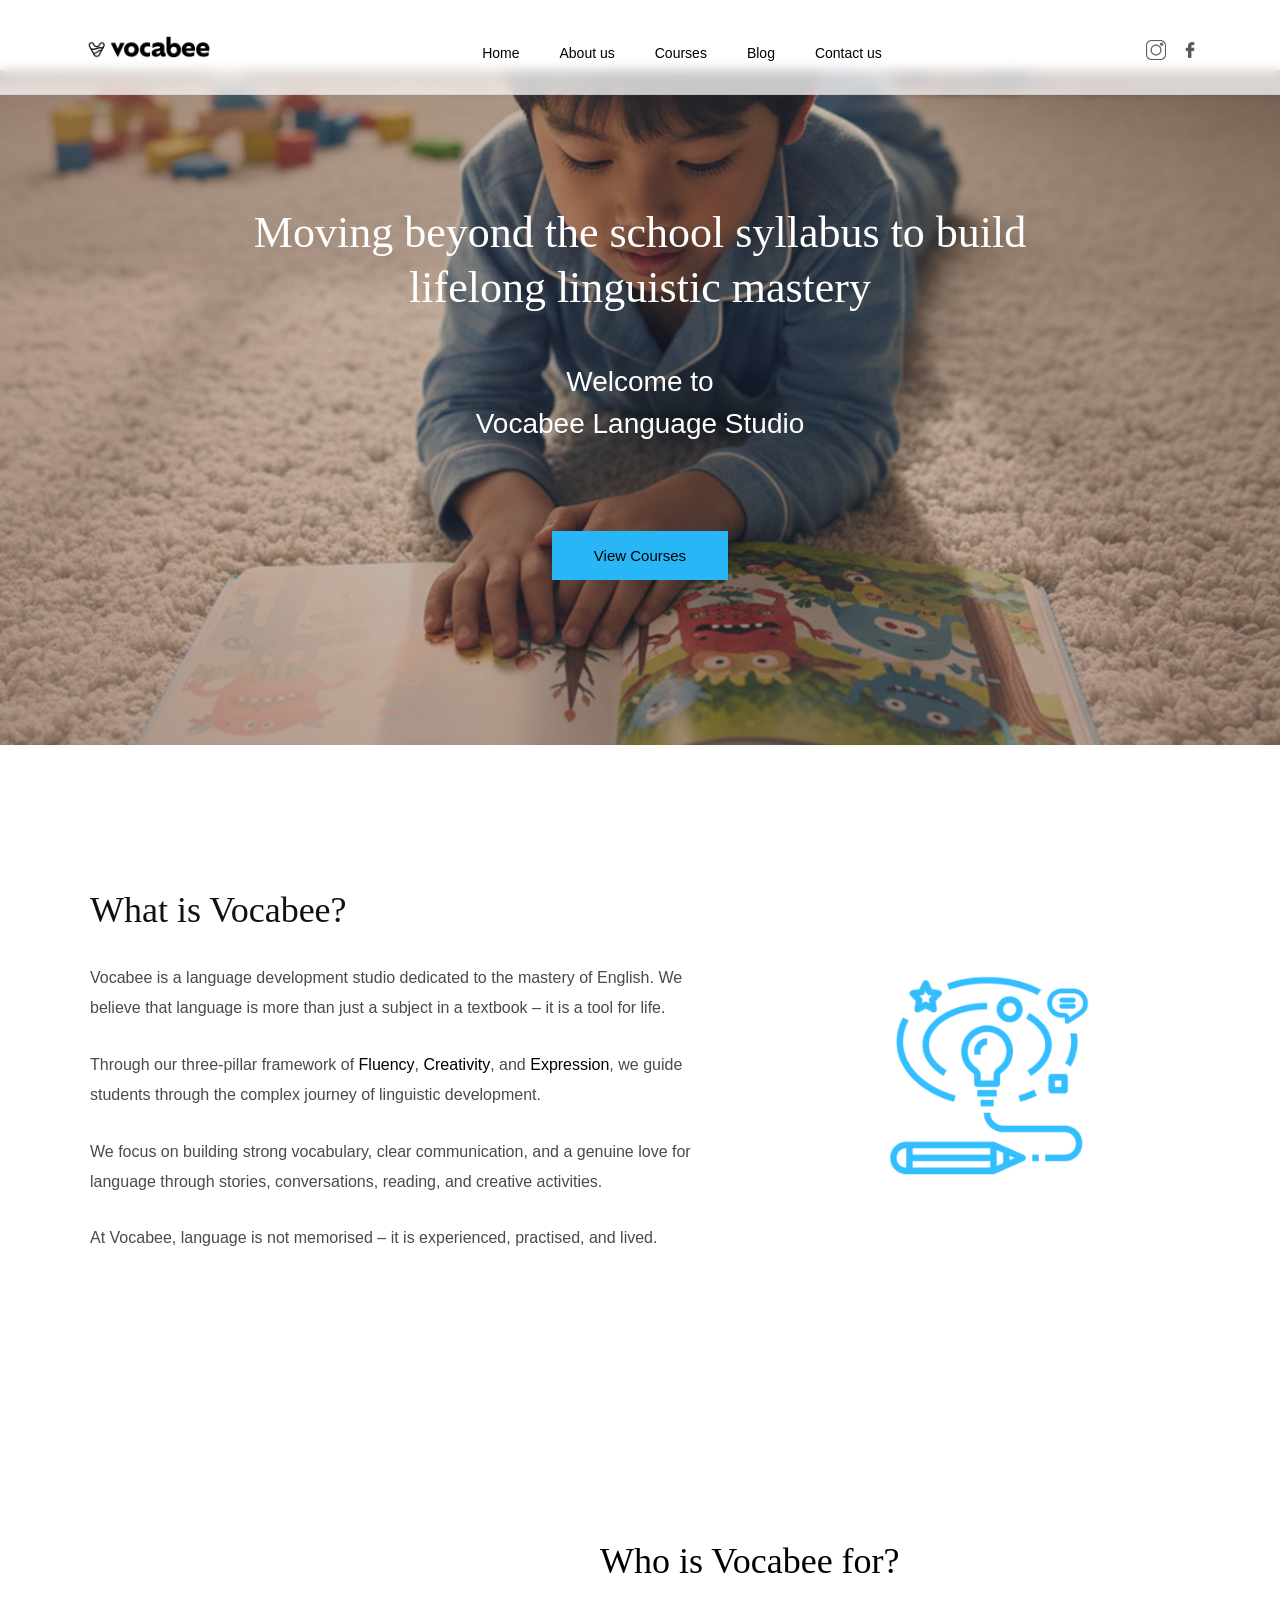
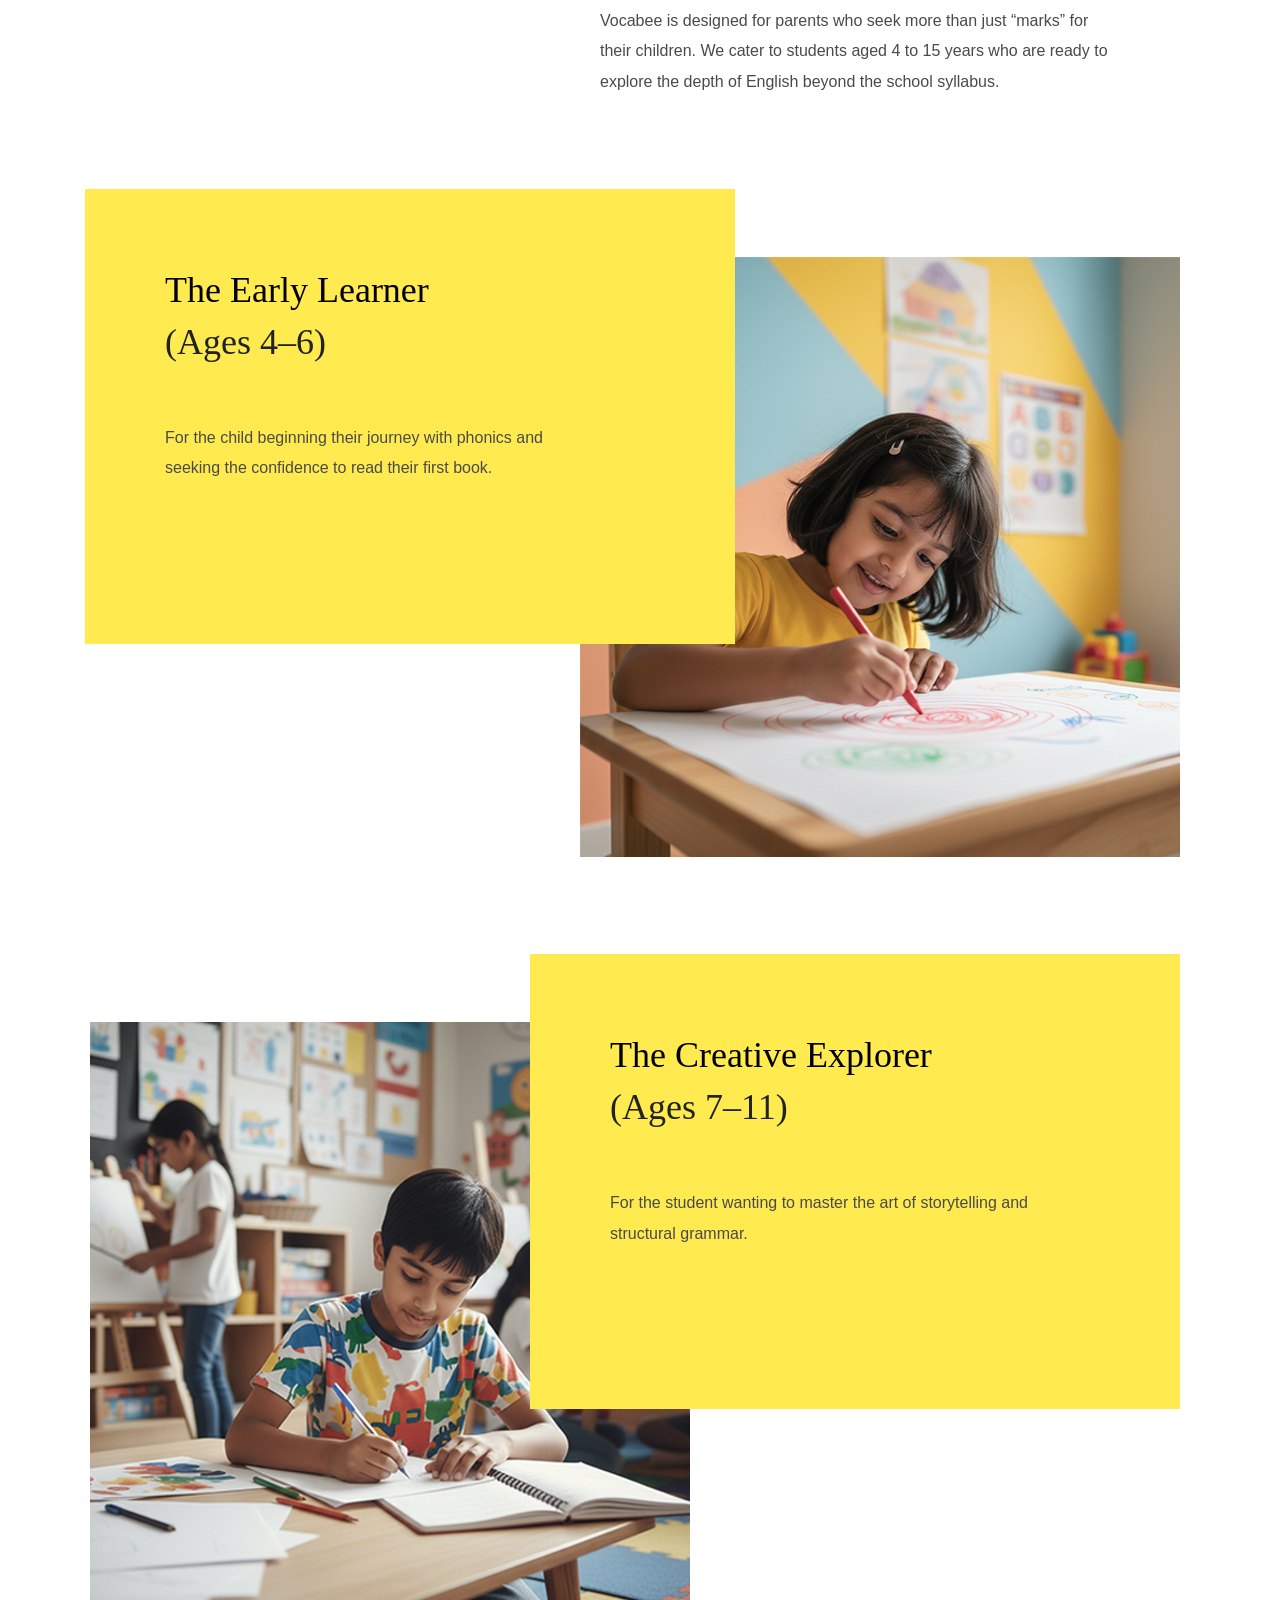
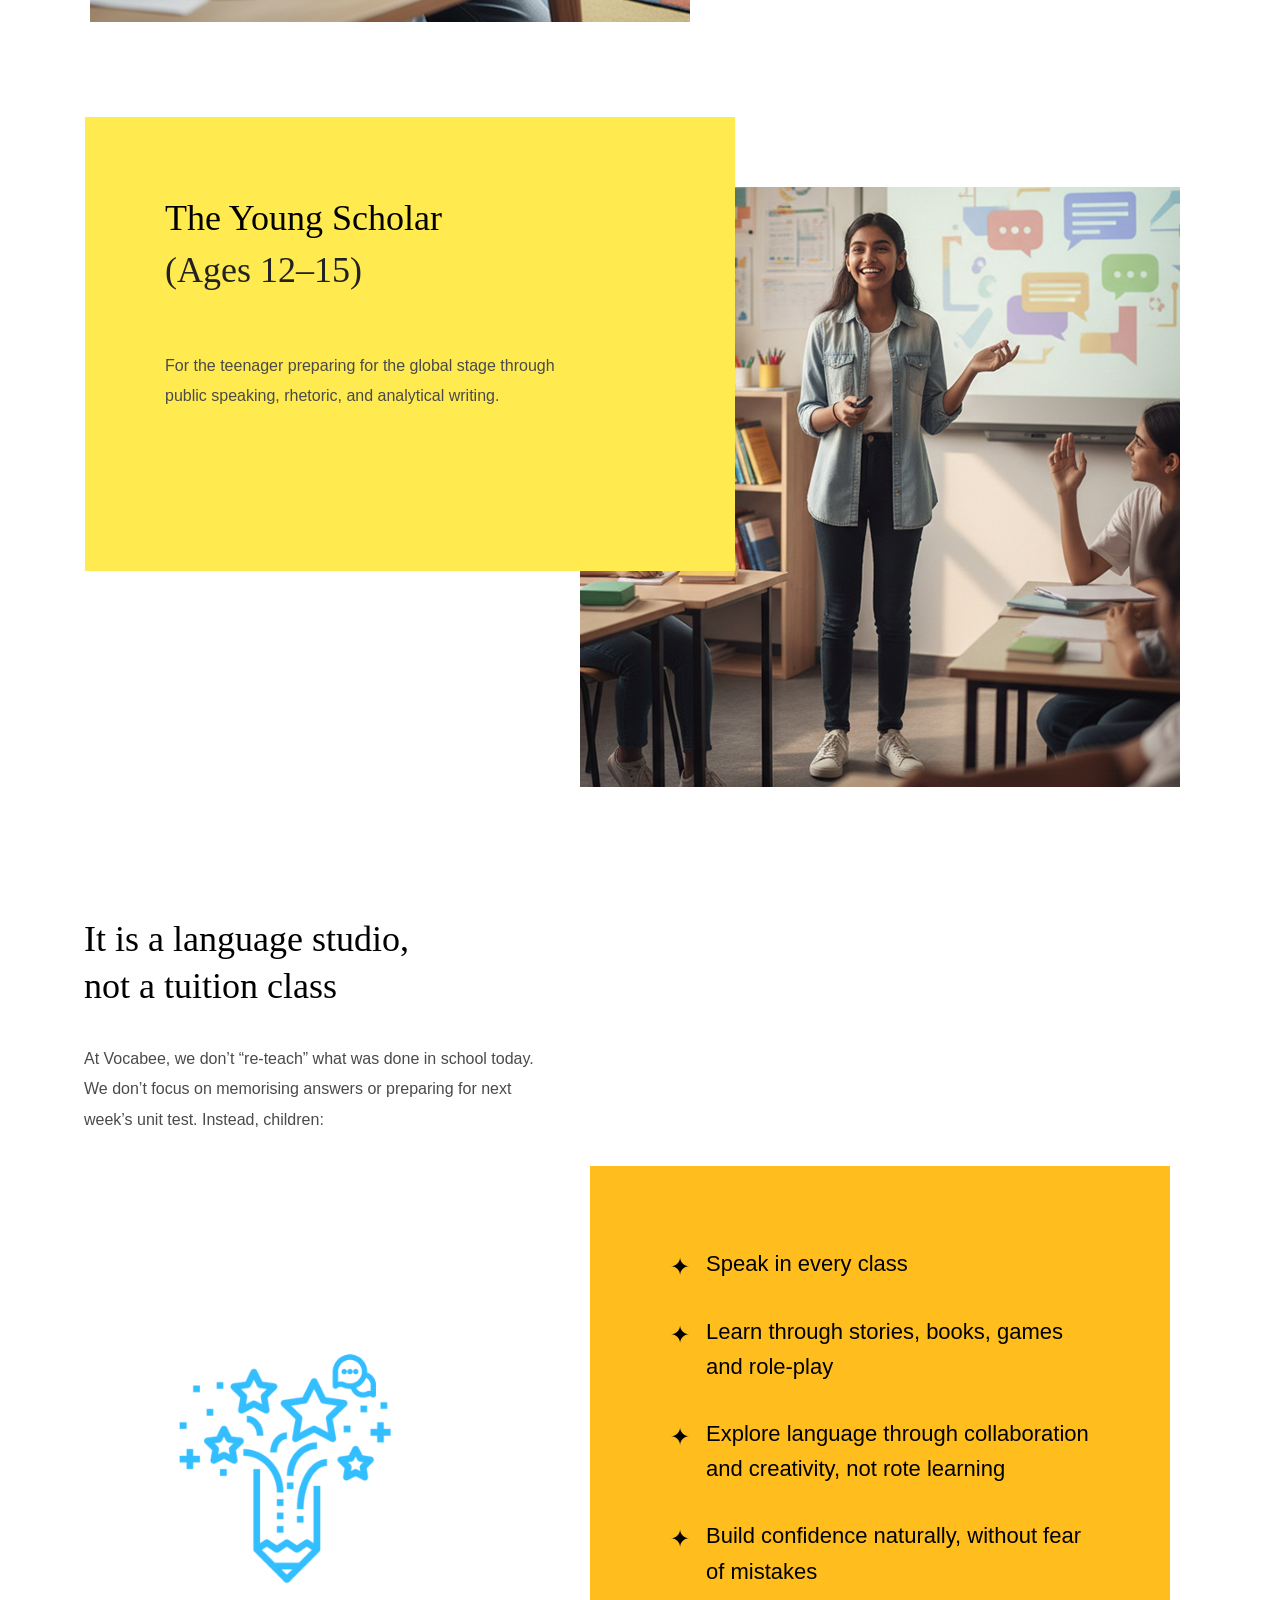
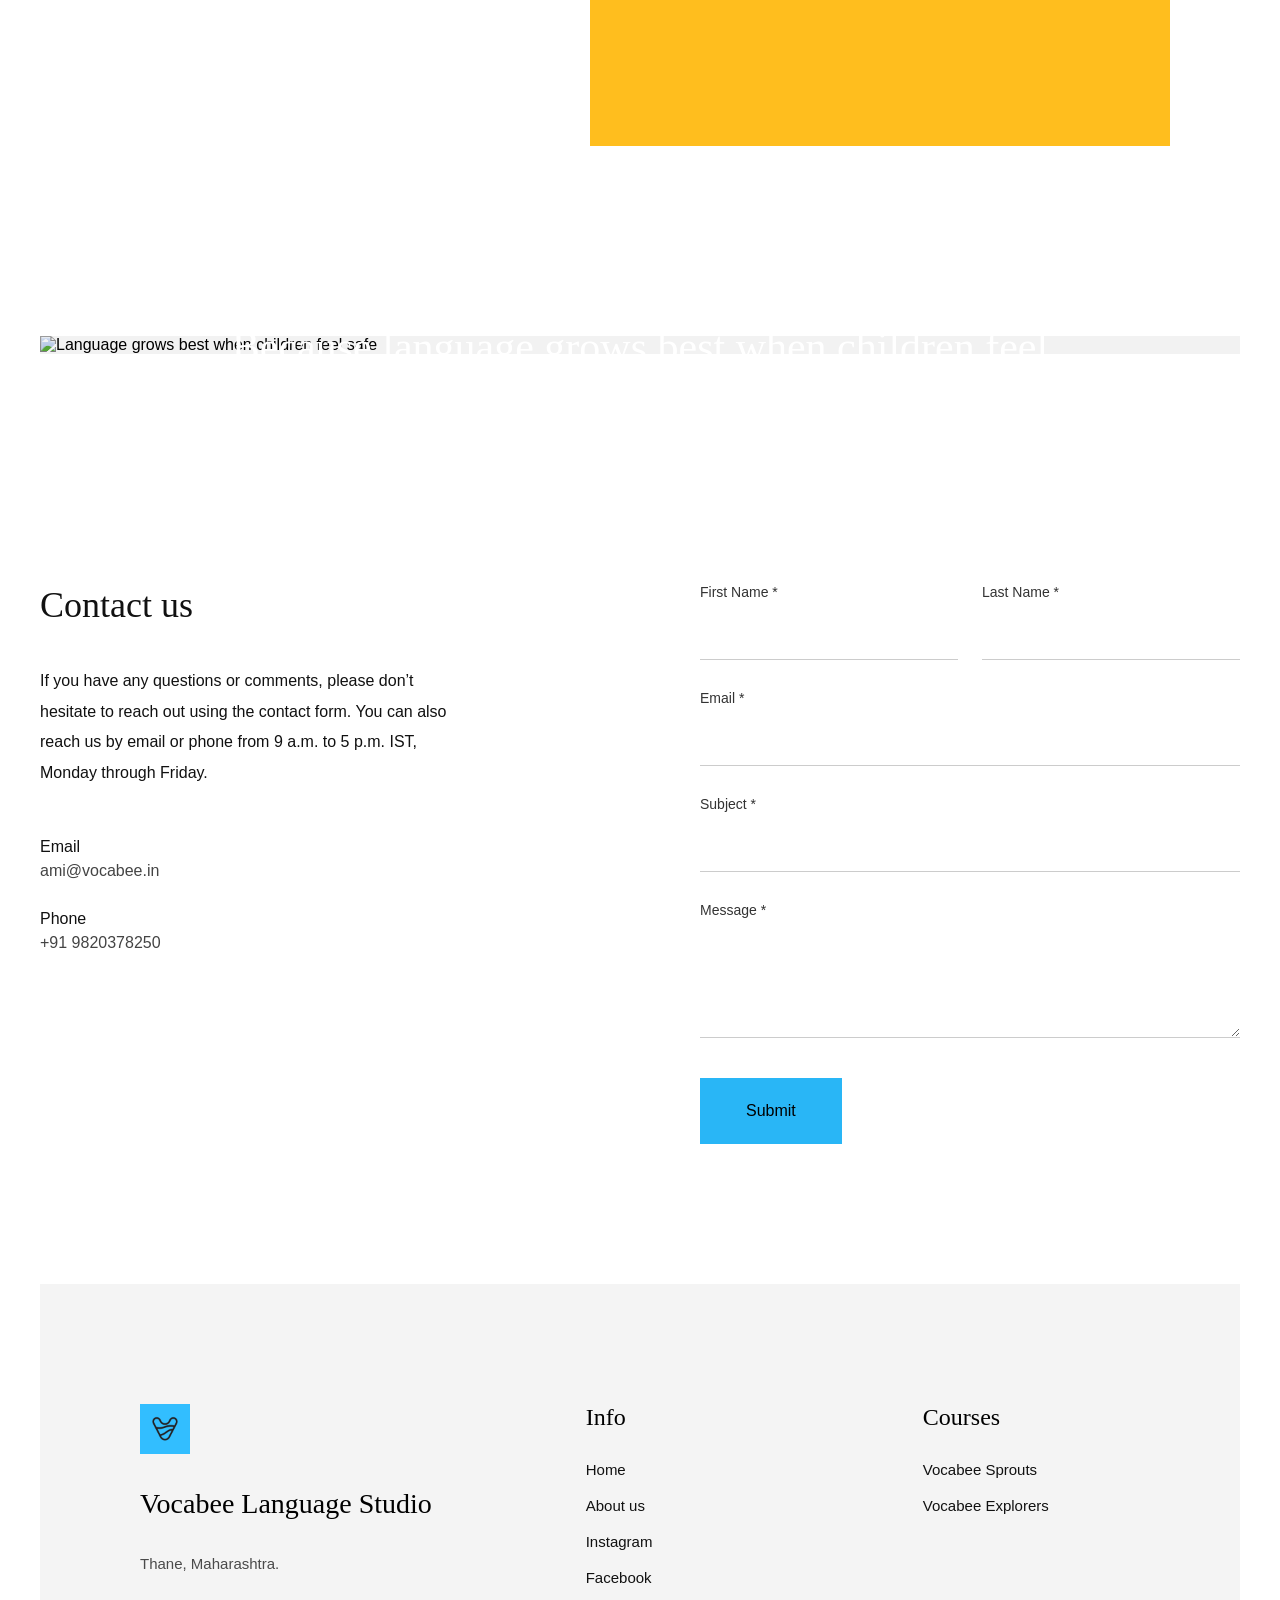
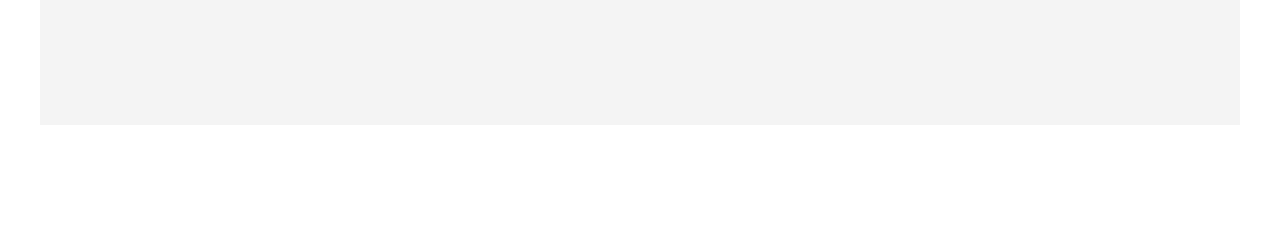
==== commit 6fbeb58d: "Add files via upload" ====
--- a/index.html
+++ b/index.html
@@ -289,7 +289,7 @@
 <section class="belief-banner">
     <div class="belief-container">
         <div class="belief-image">
-            <img src="assets/images/belief.jpg" alt="Language grows best when children feel safe">
+            <img src="assets/images/belief.png" alt="Language grows best when children feel safe">
             <div class="belief-overlay">
                 <h2>
                     Because language grows best when children
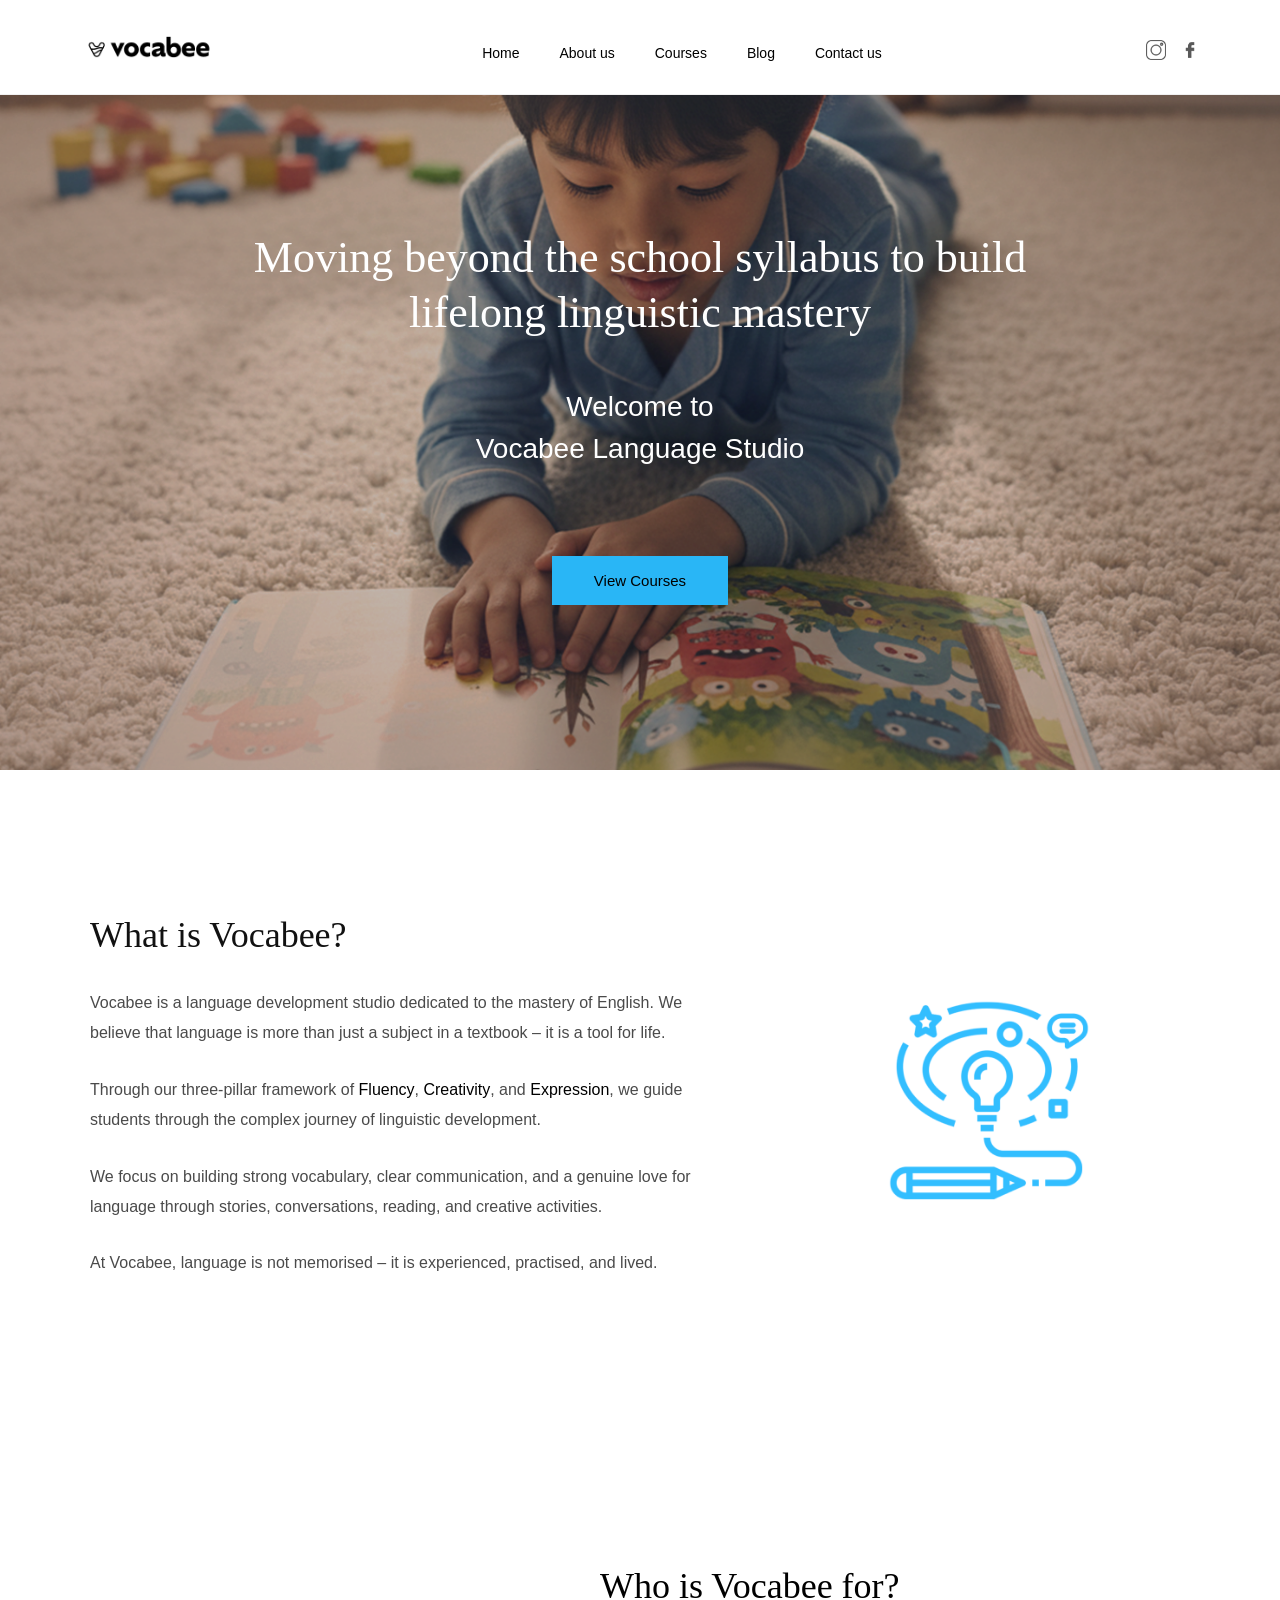
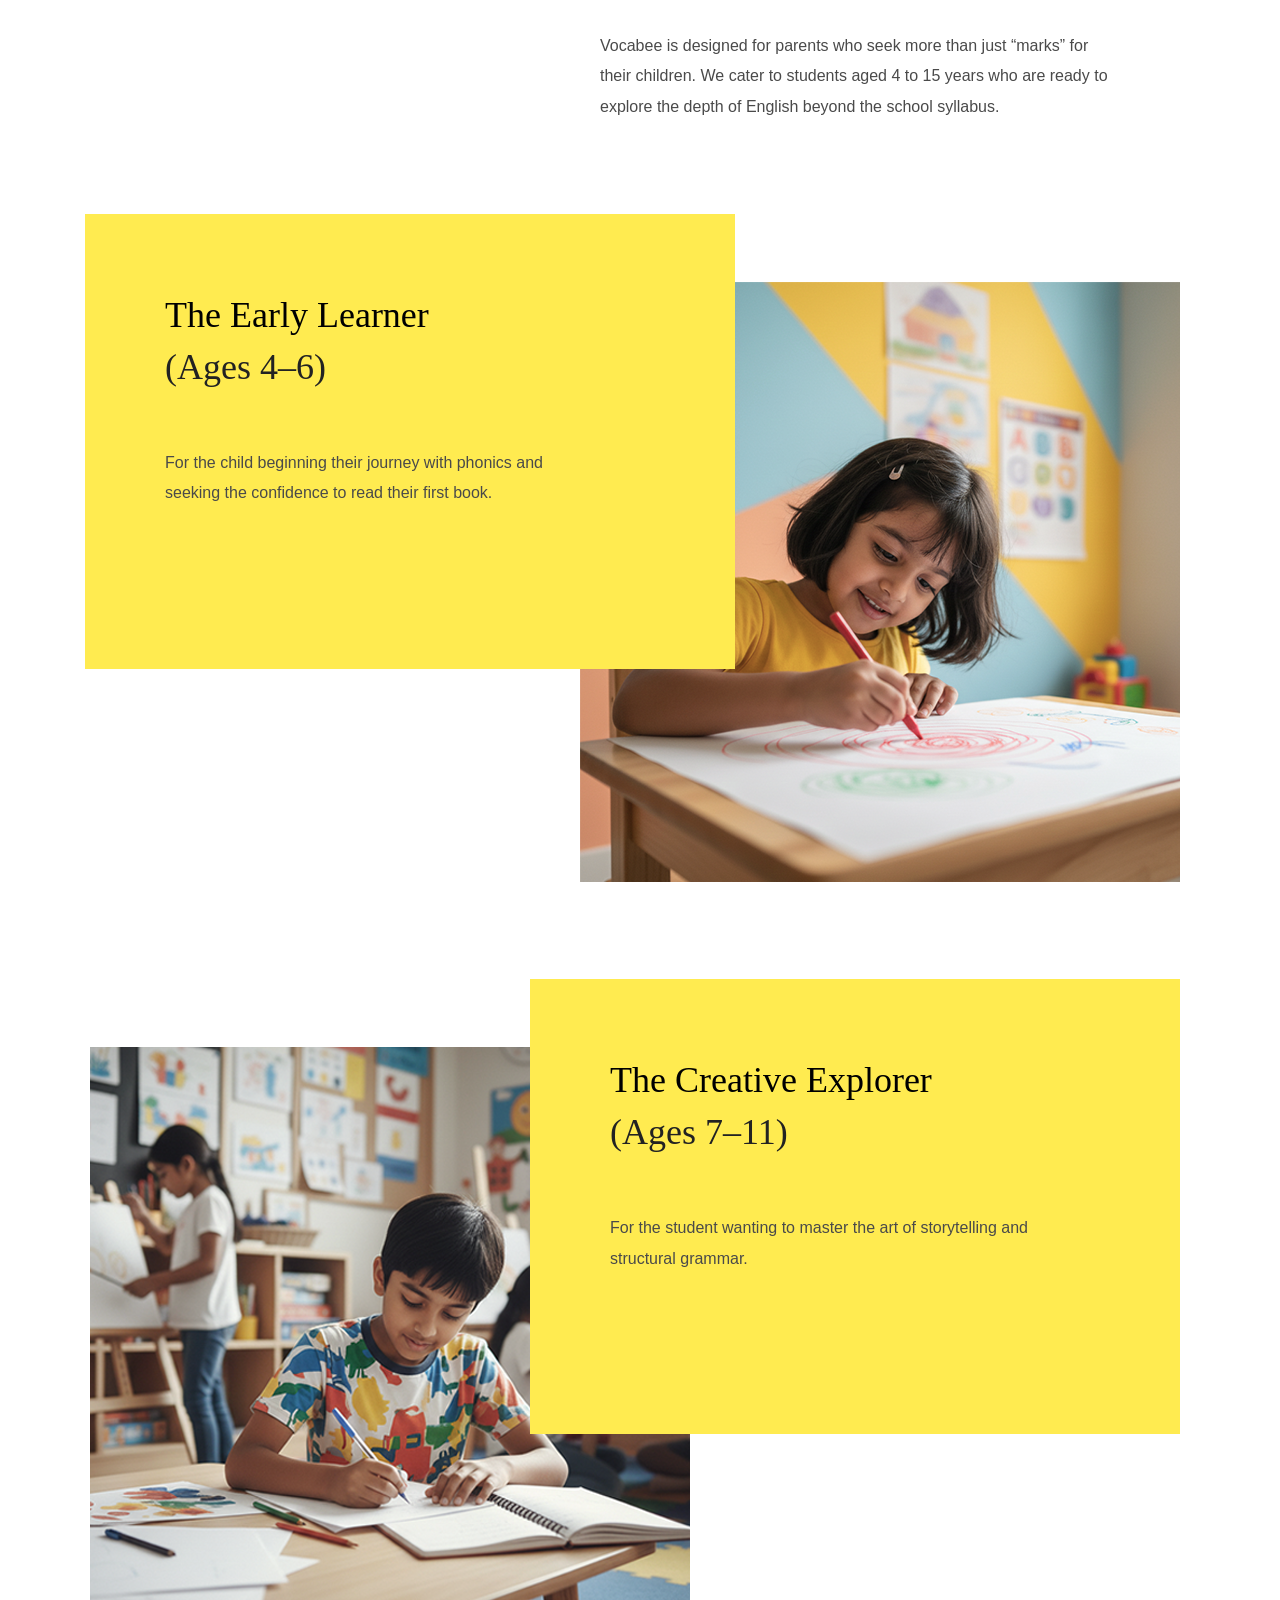
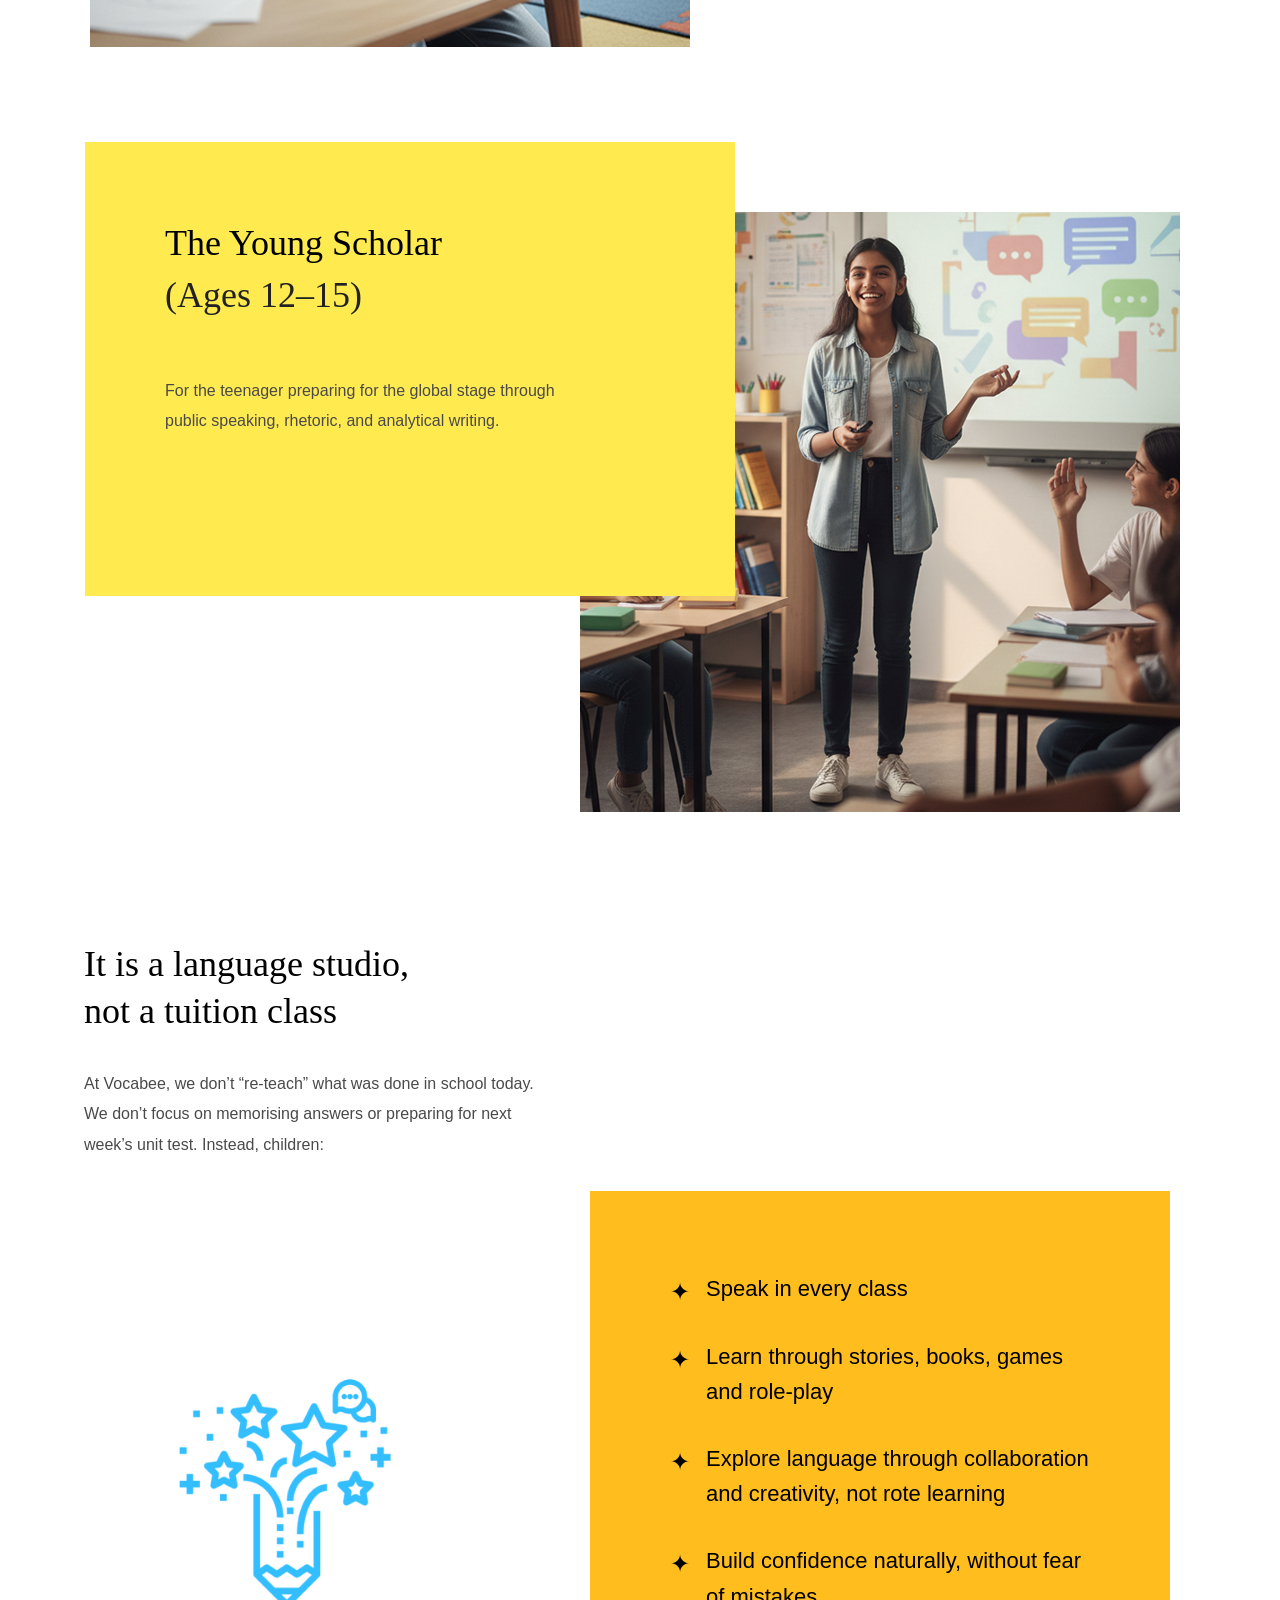
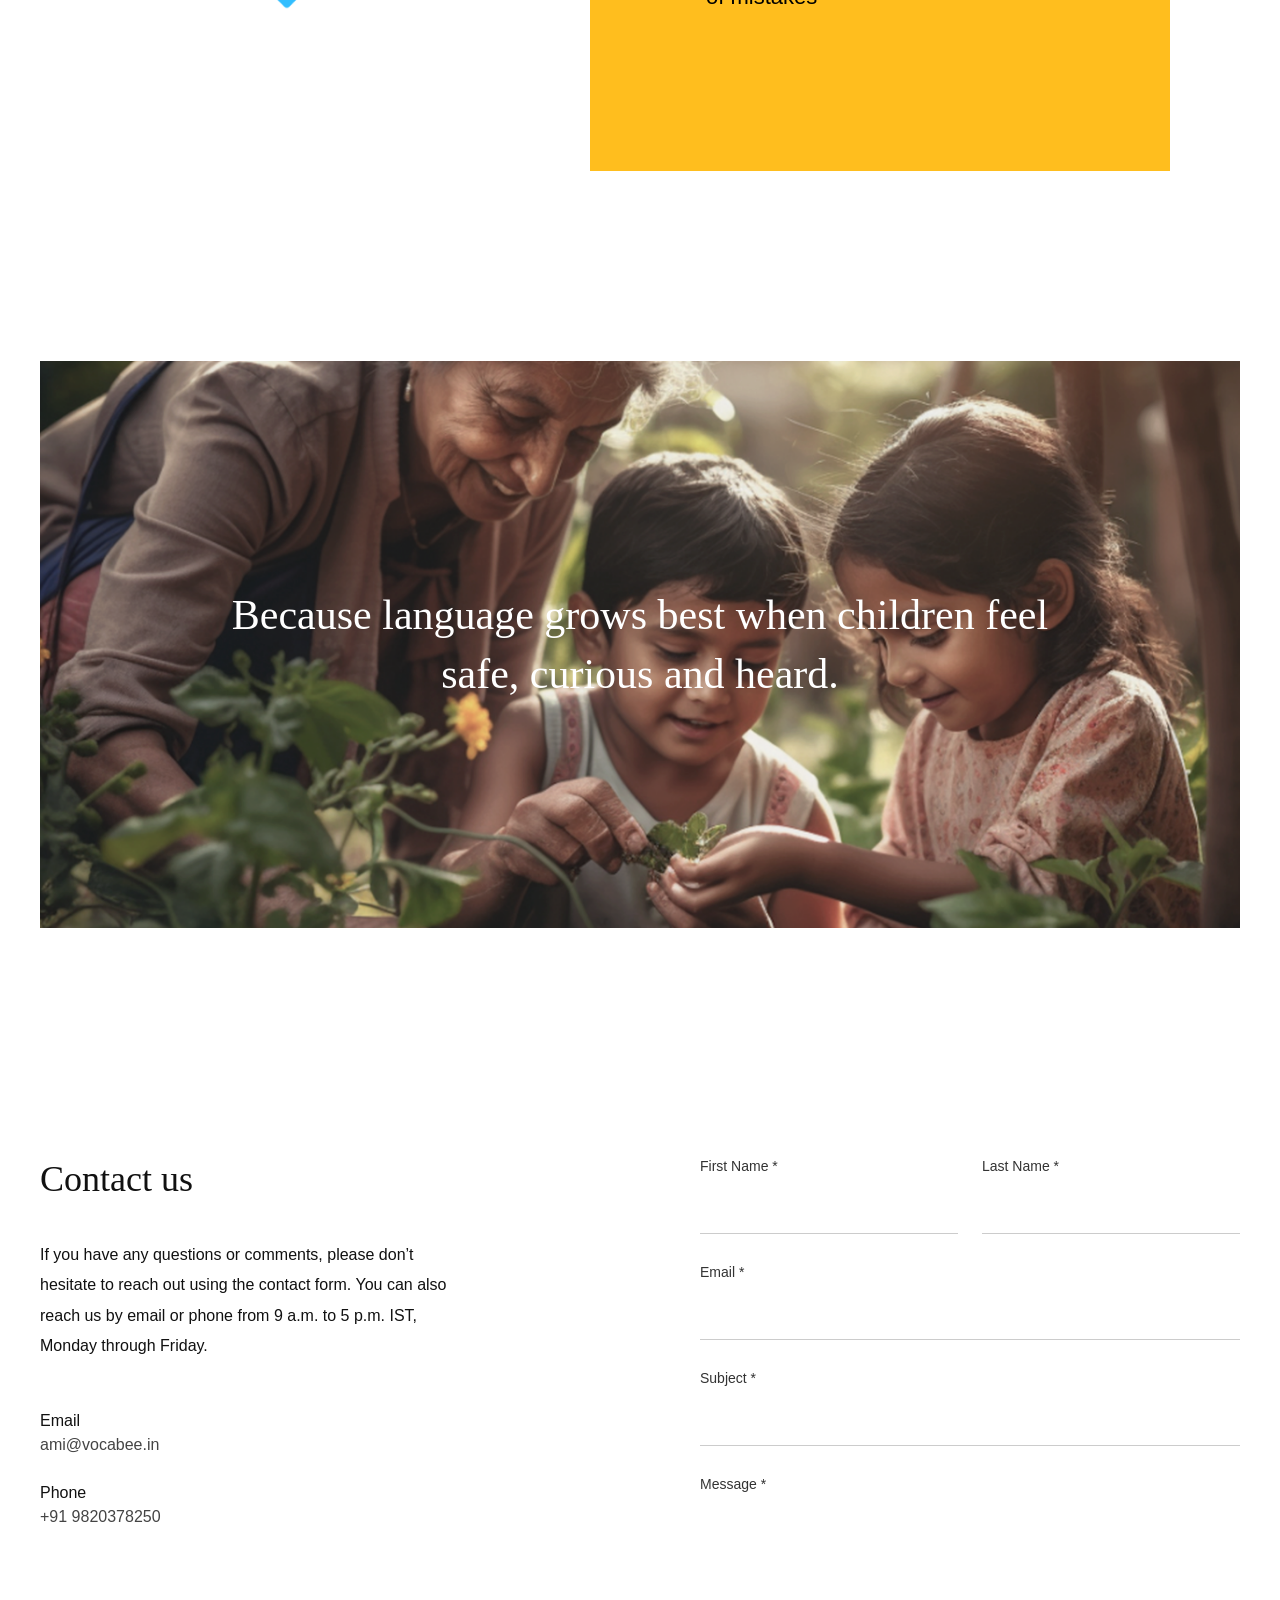
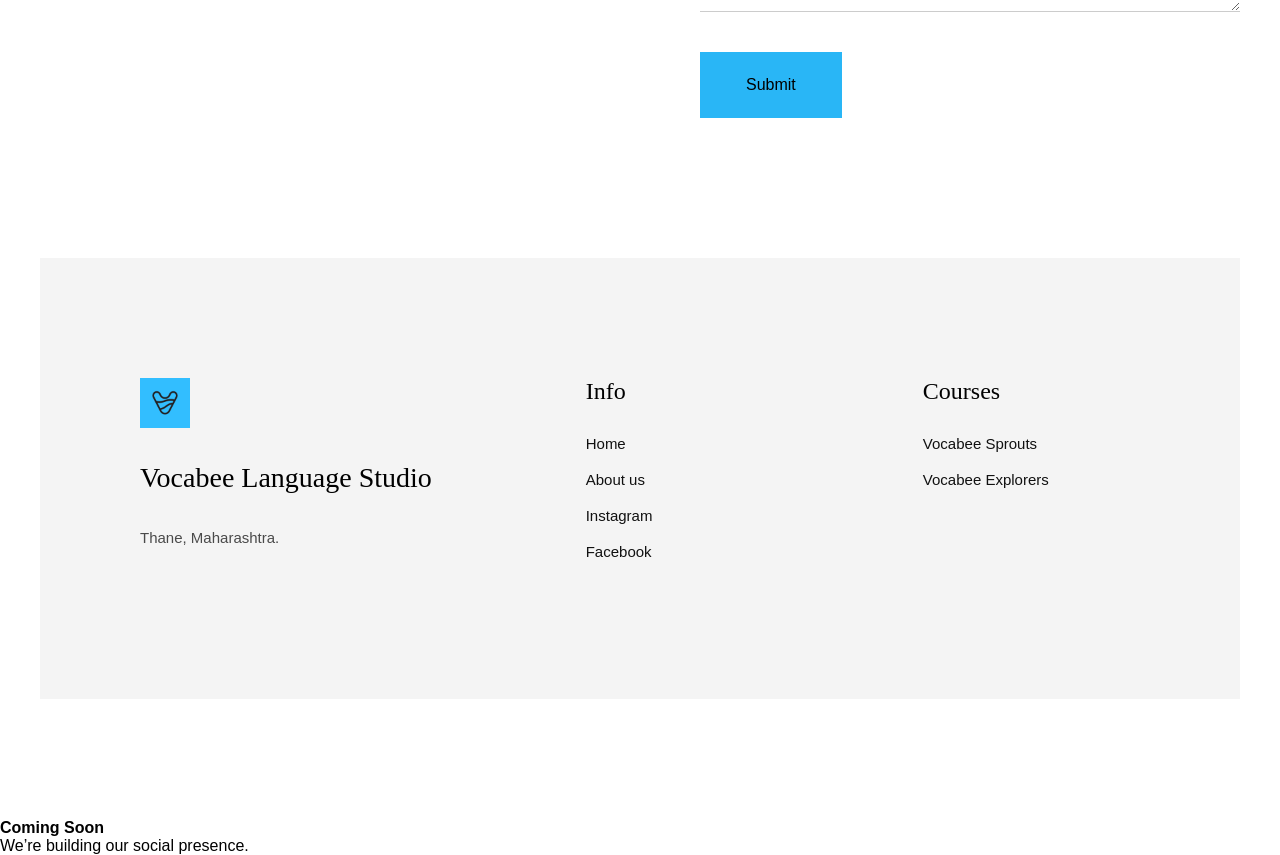
==== commit 22fb3a0b: "Add files via upload" ====
--- a/index.html
+++ b/index.html
@@ -67,10 +67,11 @@
 
 
             <div class="social-links">
-                <a href="#" aria-label="Instagram">
+                <a href="#" class="social-trigger" aria-label="Instagram">
                     <img src="assets/images/instagram.png" alt="Instagram">
                 </a>
-                <a href="#" aria-label="Facebook">
+
+                <a href="#" class="social-trigger" aria-label="Facebook">
                     <img src="assets/images/facebook.png" alt="Facebook">
                 </a>
             </div>
@@ -95,10 +96,11 @@
                 </div>
 
                 <div class="menu-socials">
-                    <a href="#" aria-label="Instagram">
+                    <a href="#" class="social-trigger" aria-label="Instagram">
                         <img src="assets/images/instagram.png" alt="Instagram">
                     </a>
-                    <a href="#" aria-label="Facebook">
+
+                    <a href="#" class="social-trigger" aria-label="Facebook">
                         <img src="assets/images/facebook.png" alt="Facebook">
                     </a>
                 </div>
@@ -486,5 +488,31 @@
     }
 }
 </script>
+
+<script>
+document.querySelectorAll('.social-trigger').forEach(link => {
+    link.addEventListener('click', function(e) {
+        e.preventDefault();
+
+        const popup = document.getElementById("socialPopup");
+
+        if (popup) {
+            popup.classList.add("active");
+
+            setTimeout(() => {
+                popup.classList.remove("active");
+            }, 3000);
+        }
+    });
+});
+</script>
+
+<div id="socialPopup" class="social-popup">
+    <div class="social-popup-content">
+        <h4>Coming Soon</h4>
+        <p>We’re building our social presence.</p>
+    </div>
+</div>
+
 </body>
 </html>
--- a/css/style.css
+++ b/css/style.css
@@ -4,7 +4,7 @@
 
 body {
     width: 100%;
-    padding-top: 70px;
+    padding-top: 95px;
 }
 
 /* =========================
@@ -771,8 +771,8 @@
     font-family: 'Lexend', sans-serif;   /* make sure */
     font-size: 16px;
 
-    font-weight: 250;                    /* 👈 thinner but not too light */
-    font-variation-settings: "wght" 250; /* 👈 force variable weight */
+    font-weight:350;                    /* 👈 thinner but not too light */
+    font-variation-settings: "wght" 350; /* 👈 force variable weight */
 
     cursor: pointer;
     transition: all 0.3s ease;
@@ -1057,6 +1057,7 @@
     /* GLOBAL FIX */
     body {
         overflow-x: hidden;
+        padding-top: 80px; 
     }
 
     /* ================= HEADER ================= */
@@ -1484,12 +1485,10 @@
 
     /* ================= FOOTER ================= */
 
+
     .footer-container {
         grid-template-columns: 1fr;
-        gap: 0px;
-        padding: 60px 20px;
-        text-align: left;
-        margin-bottom: 0px;
+        gap: 40px;
     }
 
 }
--- a/css/about.css
+++ b/css/about.css
@@ -327,6 +327,7 @@
 .cta-image {
     position: relative;
     overflow: hidden;
+    height: 300 px;
 }
 
 /* Image */
@@ -334,6 +335,8 @@
     width: 100%;
     display: block;
     filter: brightness(1.08); /* slight bright */
+    height: 100%;
+    object-fit:cover;
 }
 
 /* Optional soft overlay for readability */
@@ -352,7 +355,7 @@
     align-items: center;
     justify-content: center;
     text-align: center;
-    padding: 40px;
+    padding: 20px 24px;
     color: #fff;
 
     opacity: 0;
@@ -363,11 +366,13 @@
 /* Heading */
 .cta-content h2 {
     font-family: 'Fraunces', serif;
-    font-size: 42px;
+    font-size: 32px;
     font-weight: 200;
     line-height: 1.3;
     margin-bottom: 40px;
     font-variation-settings: "wght" 200, "opsz" 60;
+    max-width: 320px;     /* 🔥 prevents edge hugging */
+    margin: 0 auto 24px;
 }
 
 /* Button */
@@ -431,7 +436,7 @@
 }
 
 .about-text p {
-    font-size: 14px;
+    font-size: 16px;
 }
 
 
@@ -486,7 +491,7 @@
 }
 
 .problem-card li {
-    font-size: 14px;
+    font-size: 16px;
     margin-bottom: 16px;
 }
 
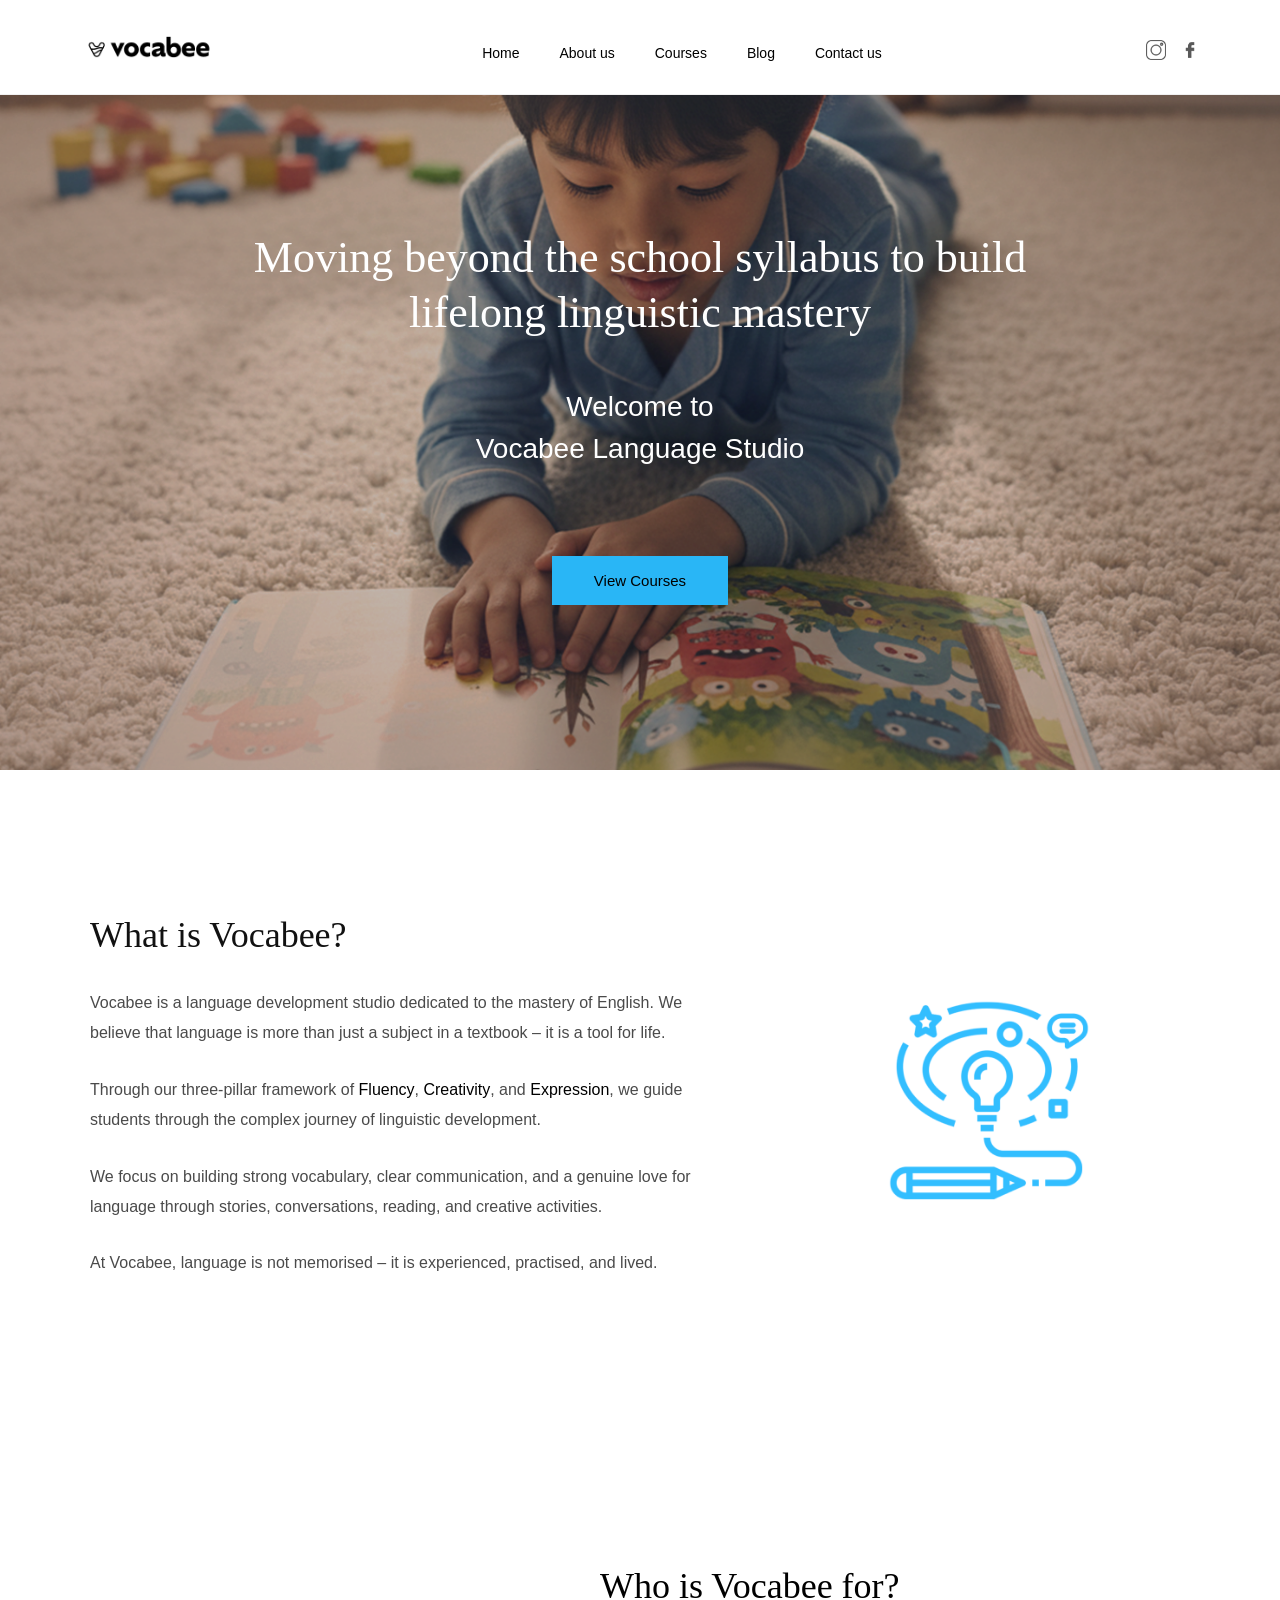
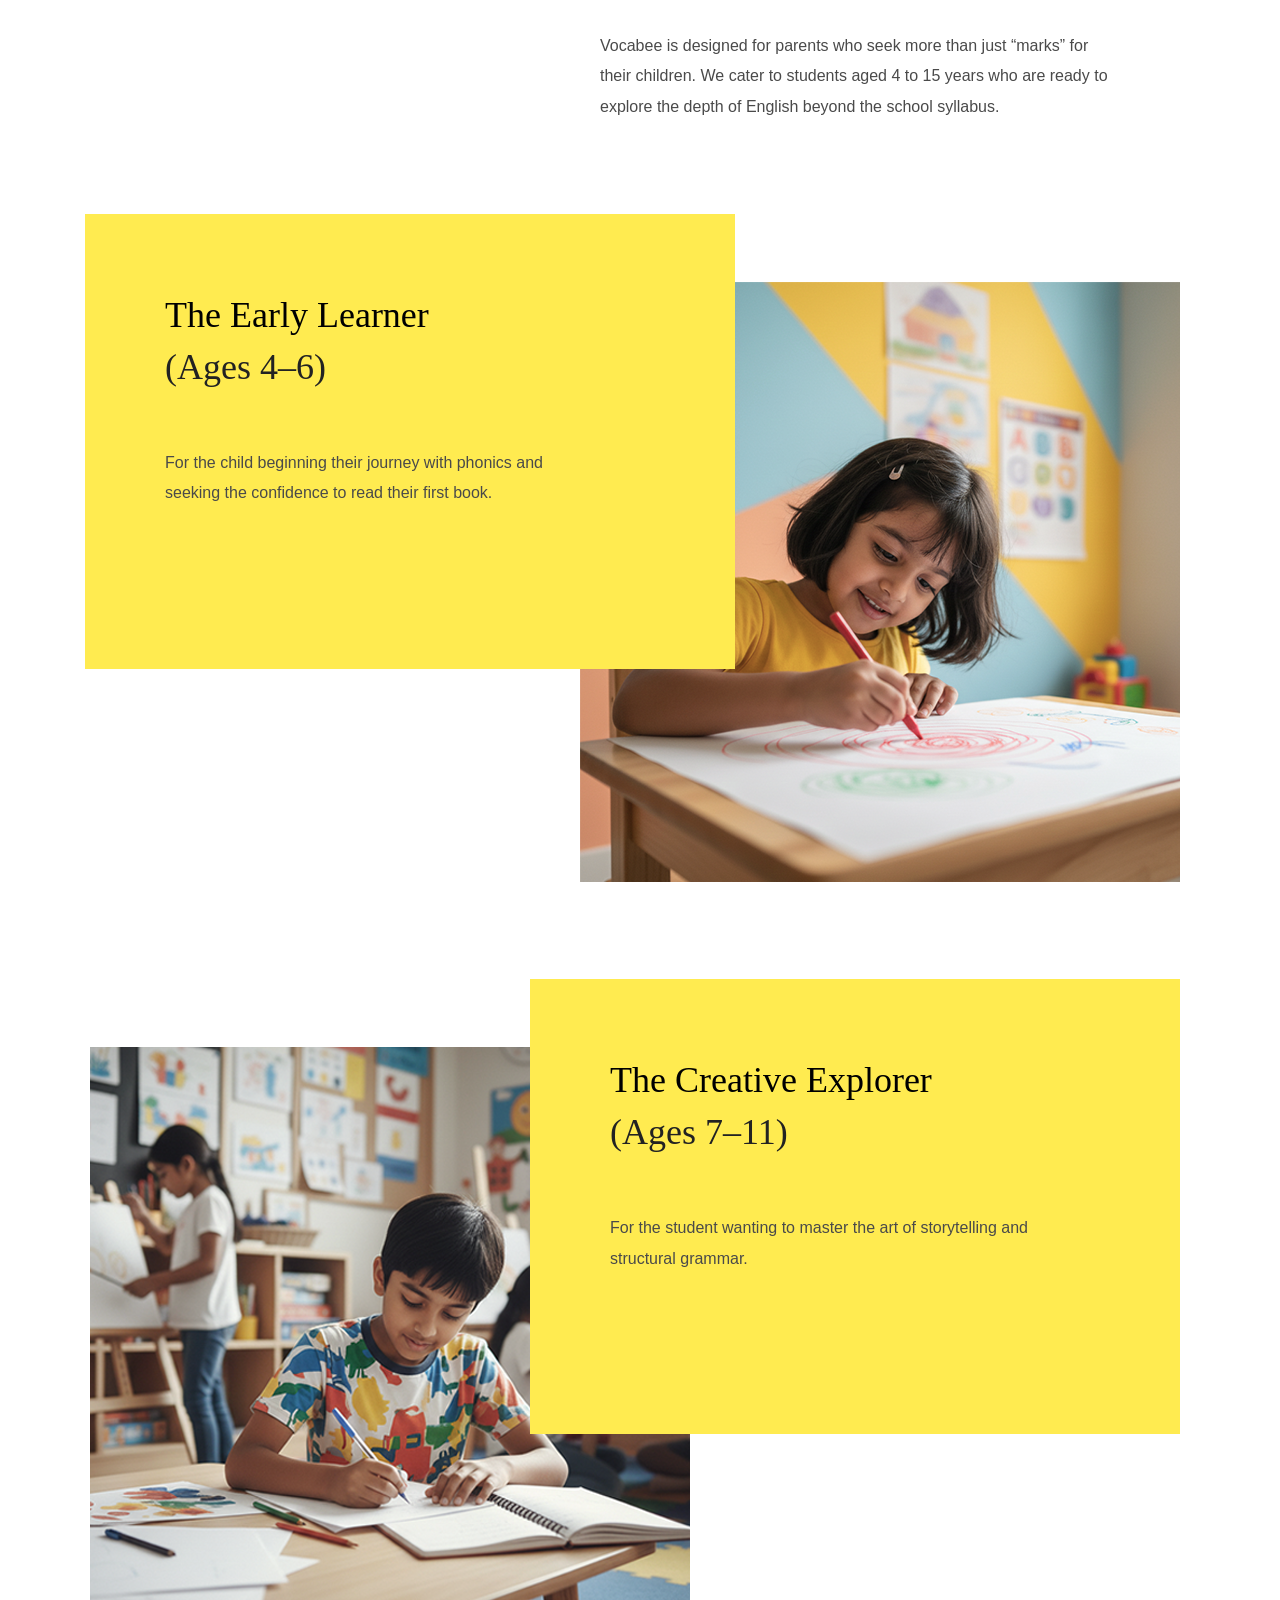
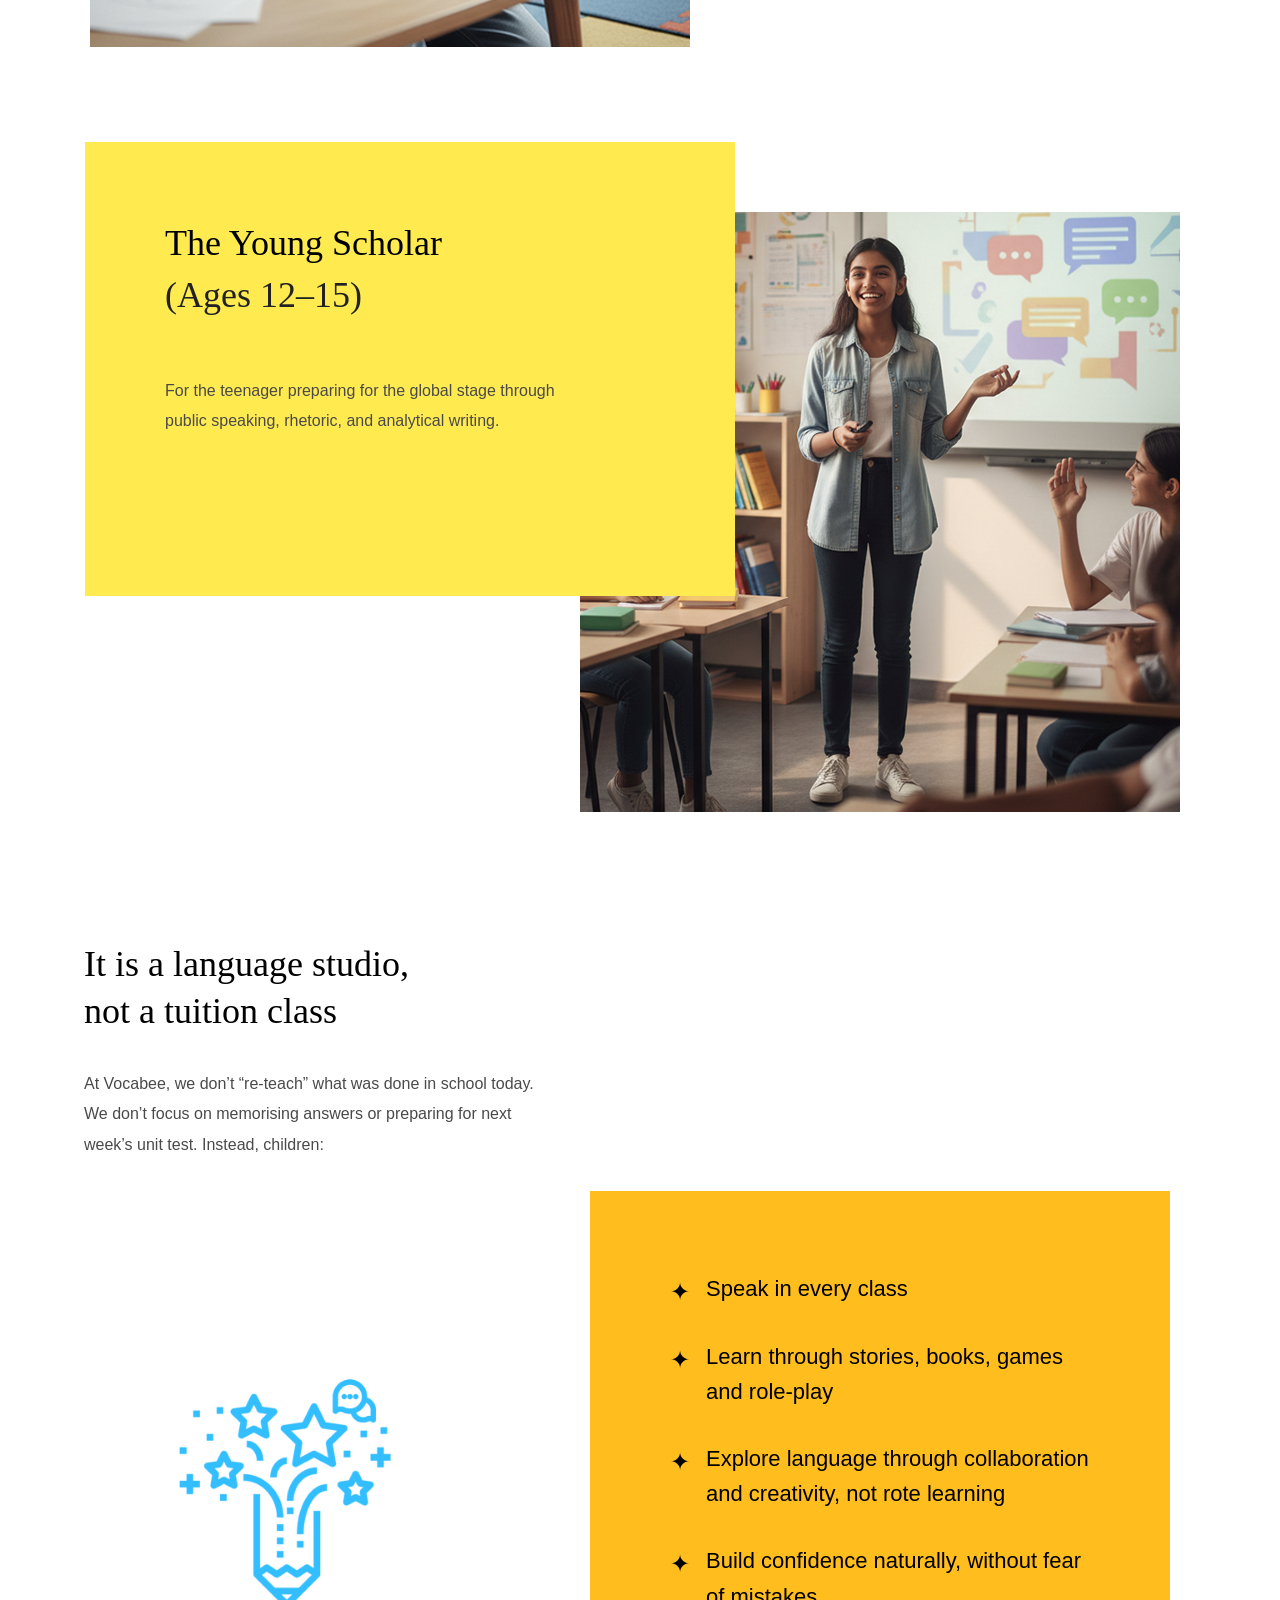
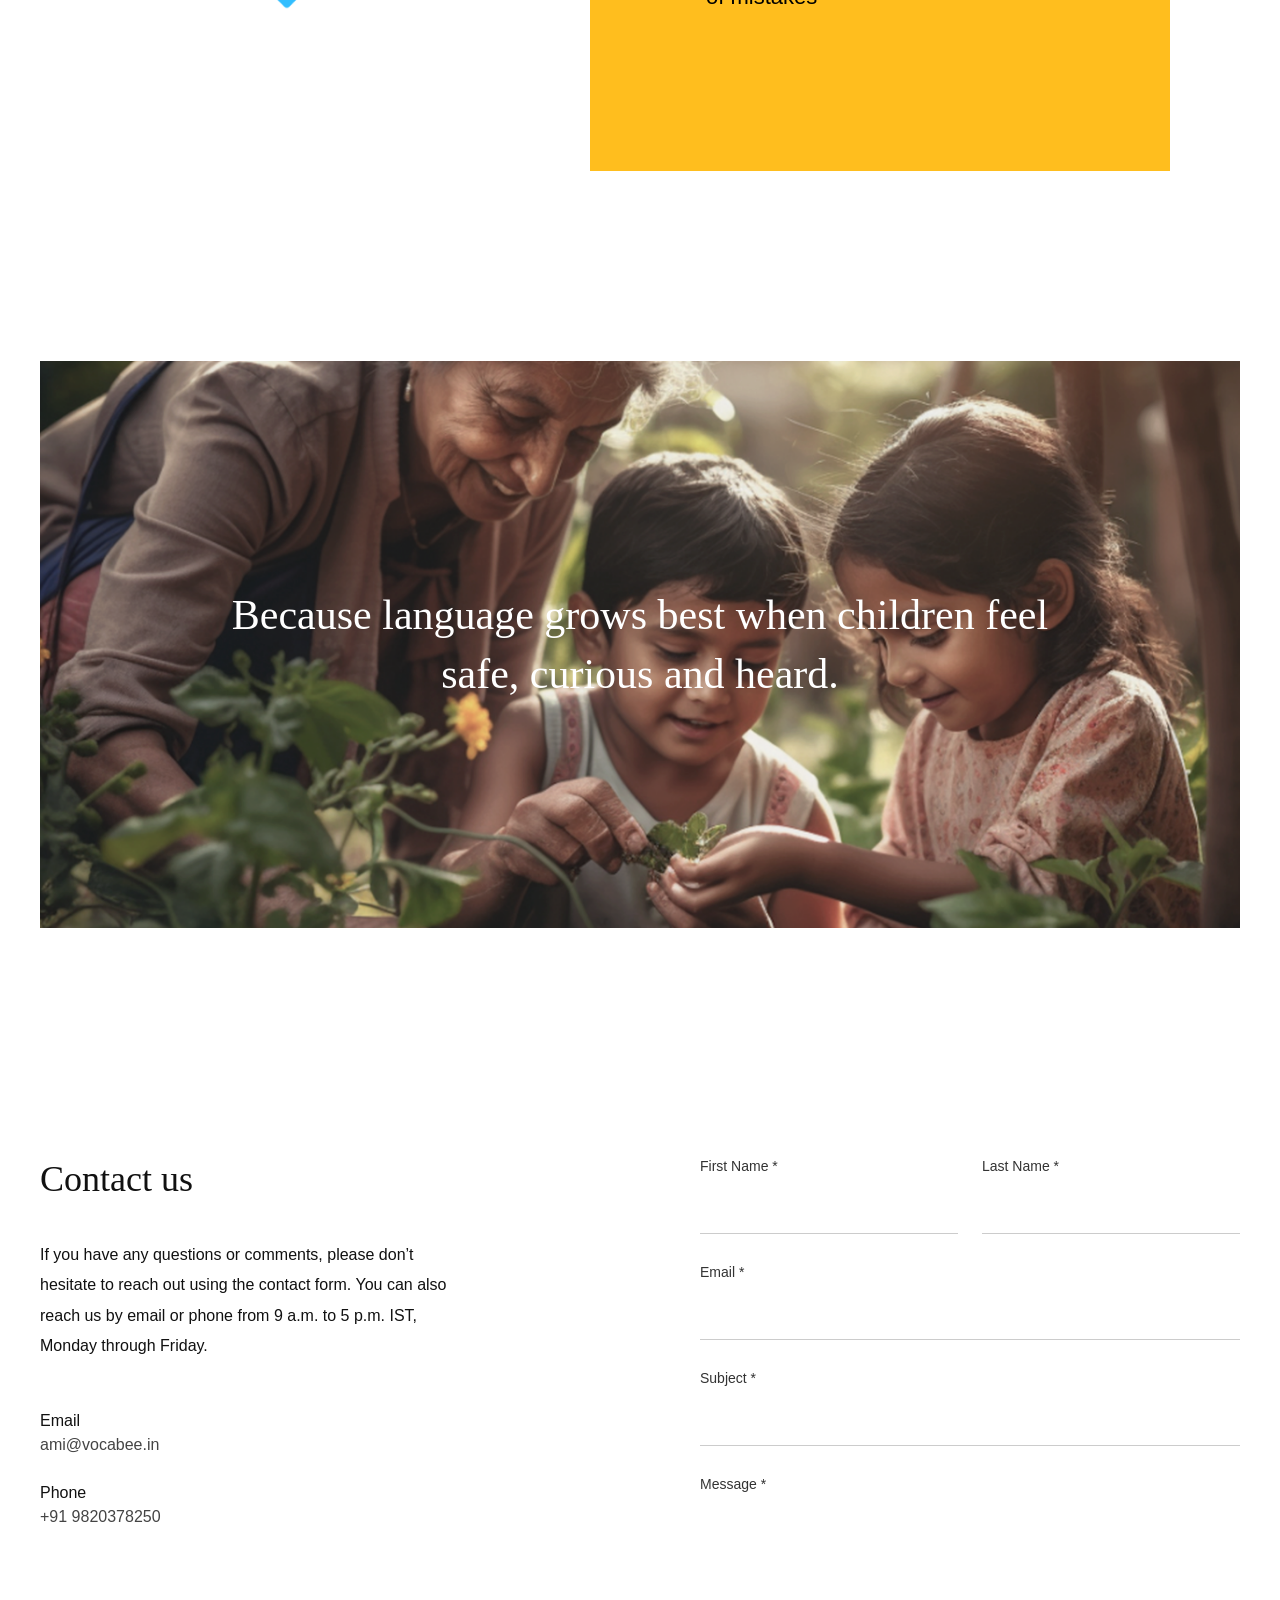
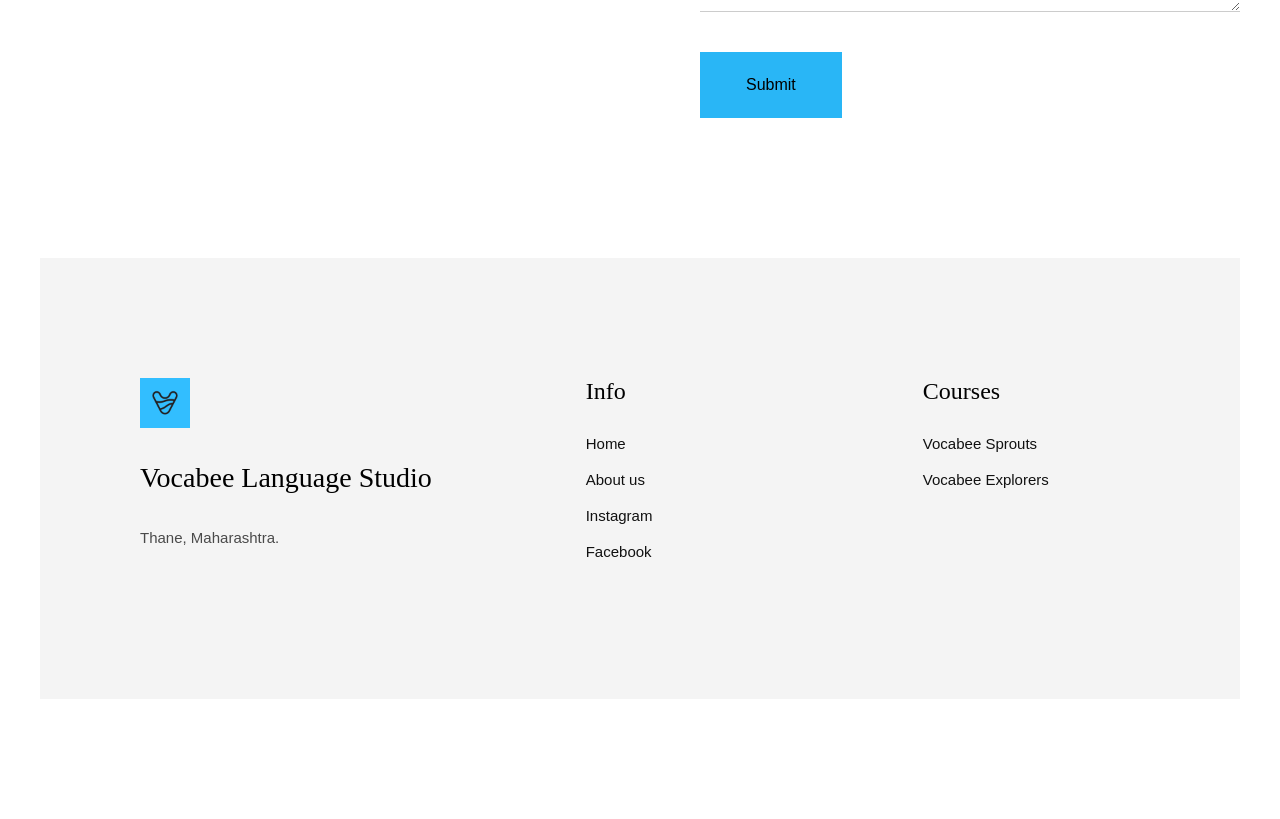
==== commit c3902a0e: "Add files via upload" ====
--- a/index.html
+++ b/index.html
@@ -399,8 +399,8 @@
             <ul>
                 <li><a href="index.html">Home</a></li>
                 <li><a href="about.html">About us</a></li>
-                <li><a href="#">Instagram</a></li>
-                <li><a href="#">Facebook</a></li>
+                <li><a href="#" class="social-trigger">Instagram</a></li>
+                <li><a href="#" class="social-trigger">Facebook</a></li>
             </ul>
         </div>
 
--- a/css/style.css
+++ b/css/style.css
@@ -1570,4 +1570,60 @@
     }
 
 }
-    +
+.social-popup {
+    position: fixed;
+    top: 80px;
+    right: 600px;
+
+    opacity: 0;
+    pointer-events: none;
+    transform: translateY(-10px);
+    transition: all 0.3s ease;
+
+    z-index: 9999;
+}
+
+.social-popup.active {
+    opacity: 1;
+    pointer-events: auto;
+    transform: translateY(0);
+}
+
+.social-popup-content {
+    background: rgba(255,255,255,0.9);
+    backdrop-filter: blur(10px);
+
+    padding: 18px 22px;
+    width: 220px;
+
+    box-shadow: 0 20px 50px rgba(0,0,0,0.08);
+}
+
+.social-popup-content h4 {
+    font-family: 'Fraunces', serif;
+    font-size: 16px;
+    margin-bottom: 6px;
+}
+
+.social-popup-content p {
+    font-size: 13px;
+    color: #444;
+}
+
+@media (max-width: 768px) {
+    .social-popup {
+        top: 320px;
+        right: 38px;
+    }
+
+    /* When footer is visible, shift popup down */
+    .site-footer:hover ~ .social-popup,
+    .site-footer:active ~ .social-popup {
+        top: auto;
+        bottom: 183px;   /* adjust this */
+        right: 18px;
+    }
+
+}
+
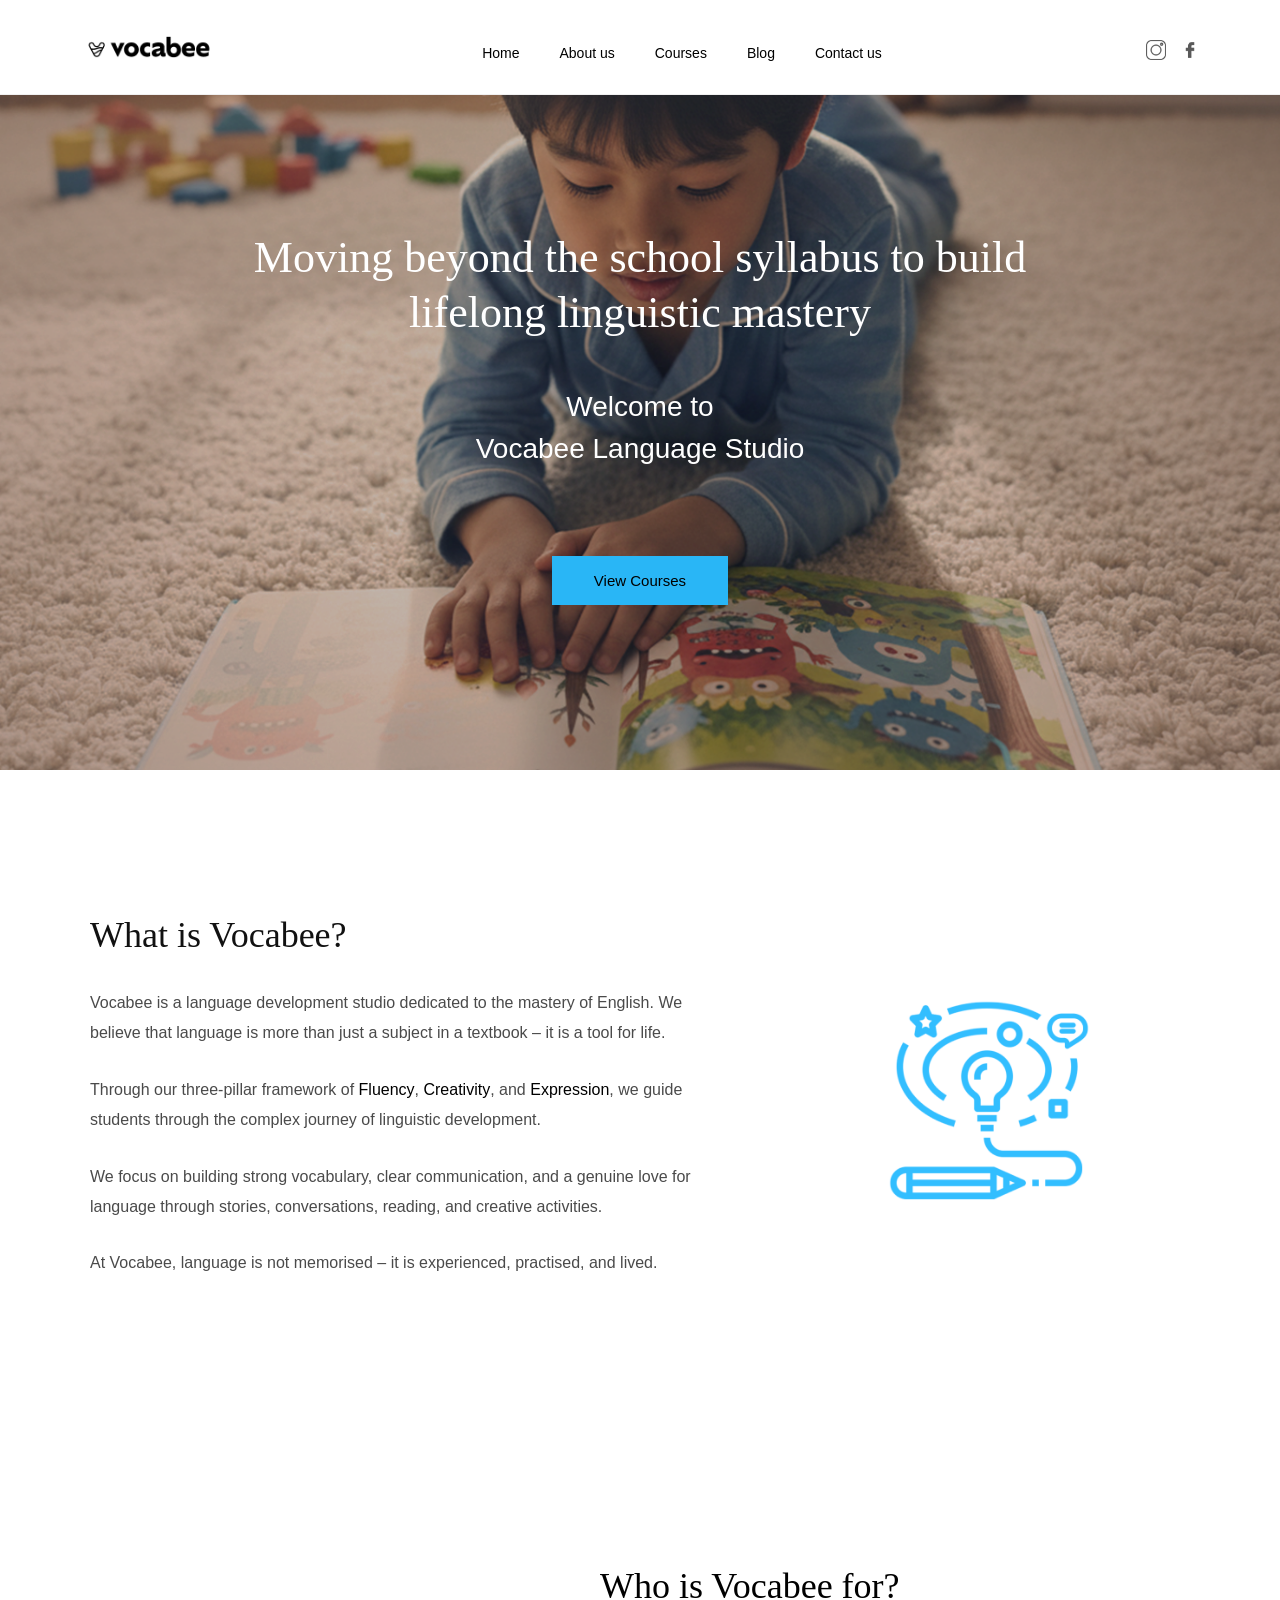
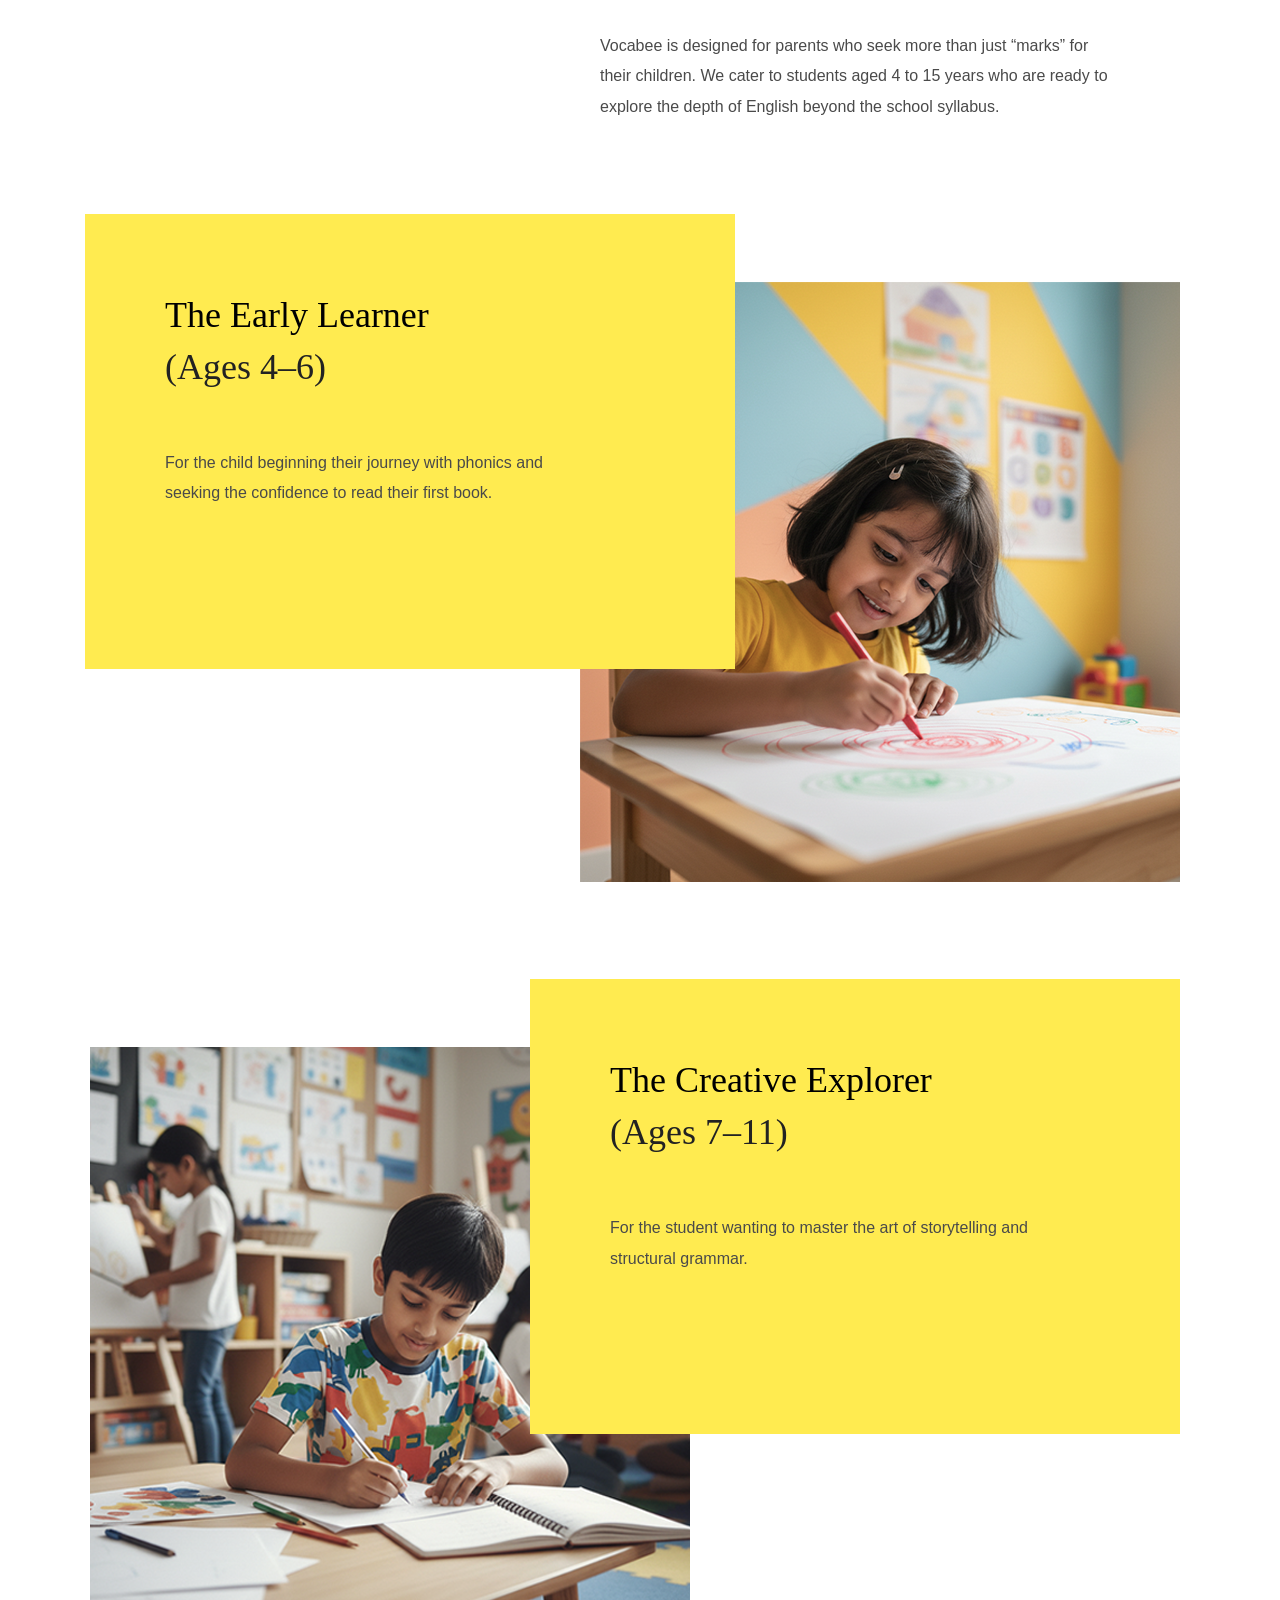
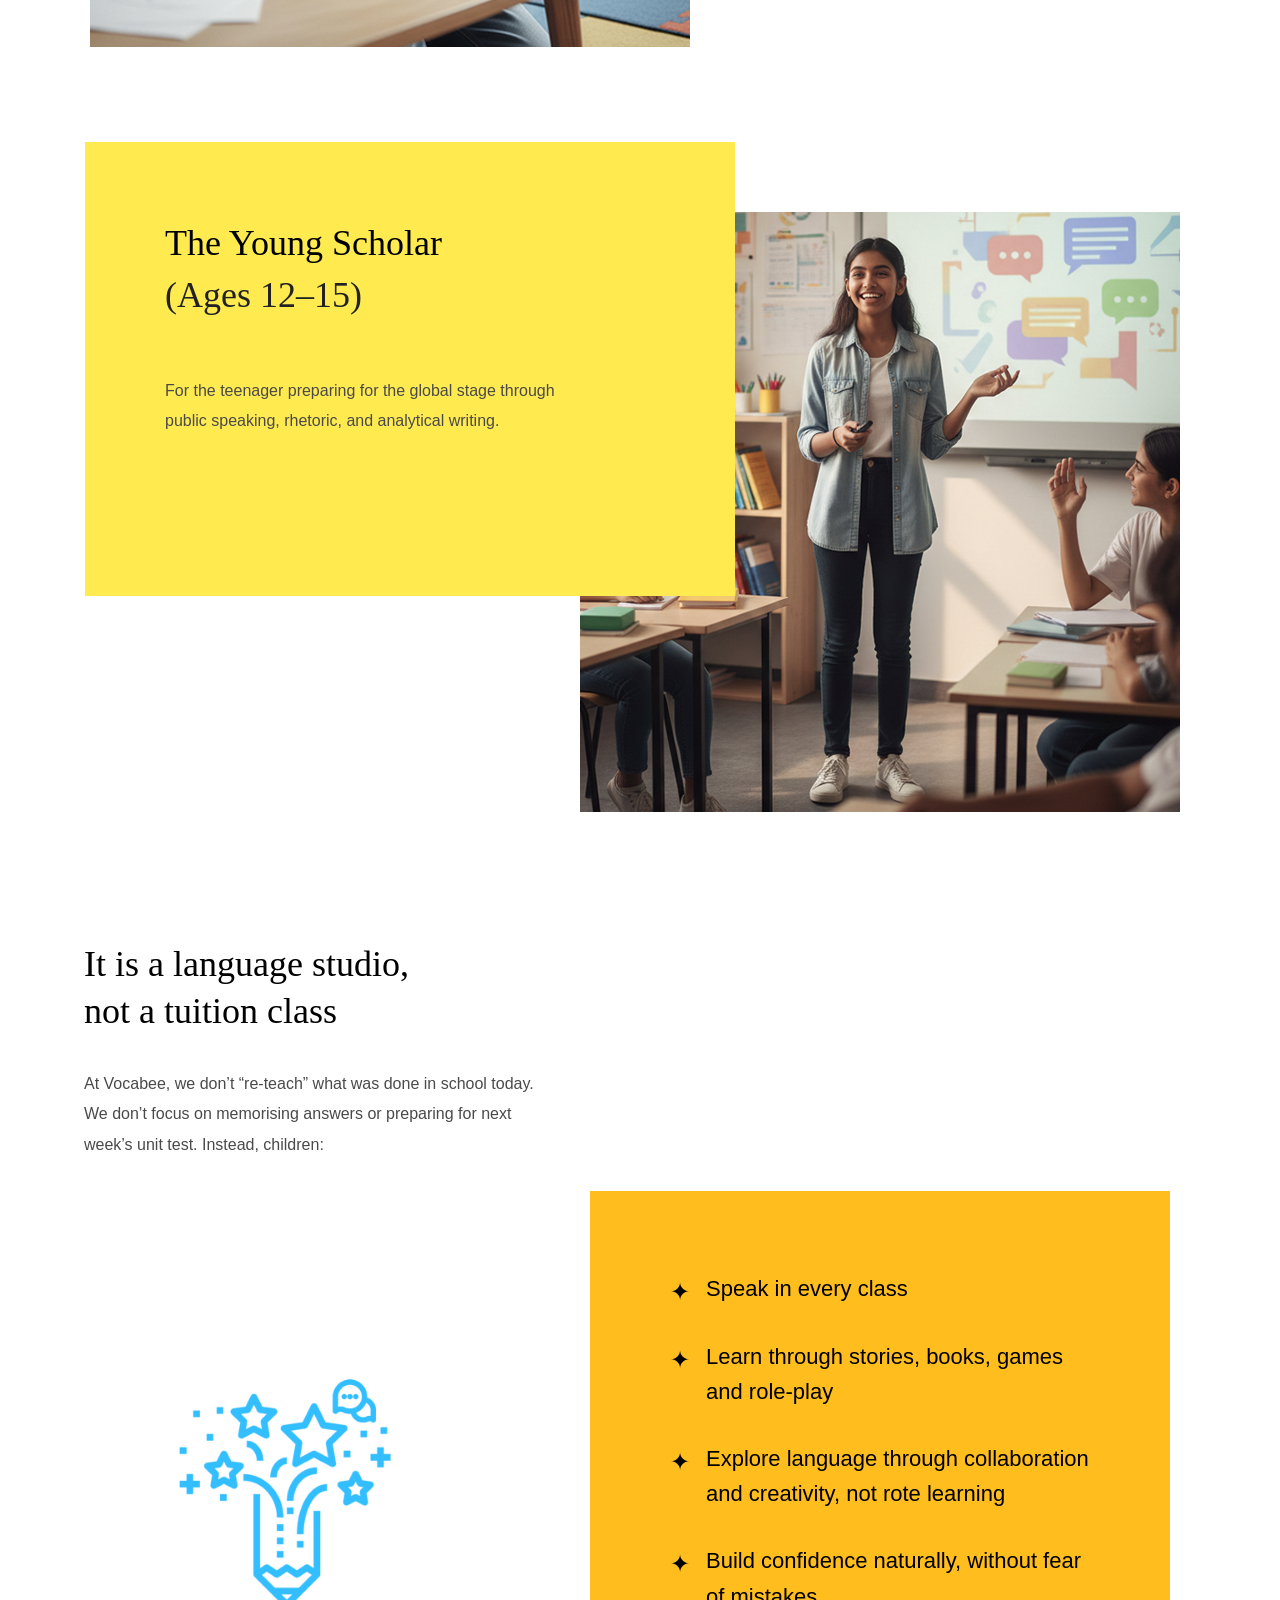
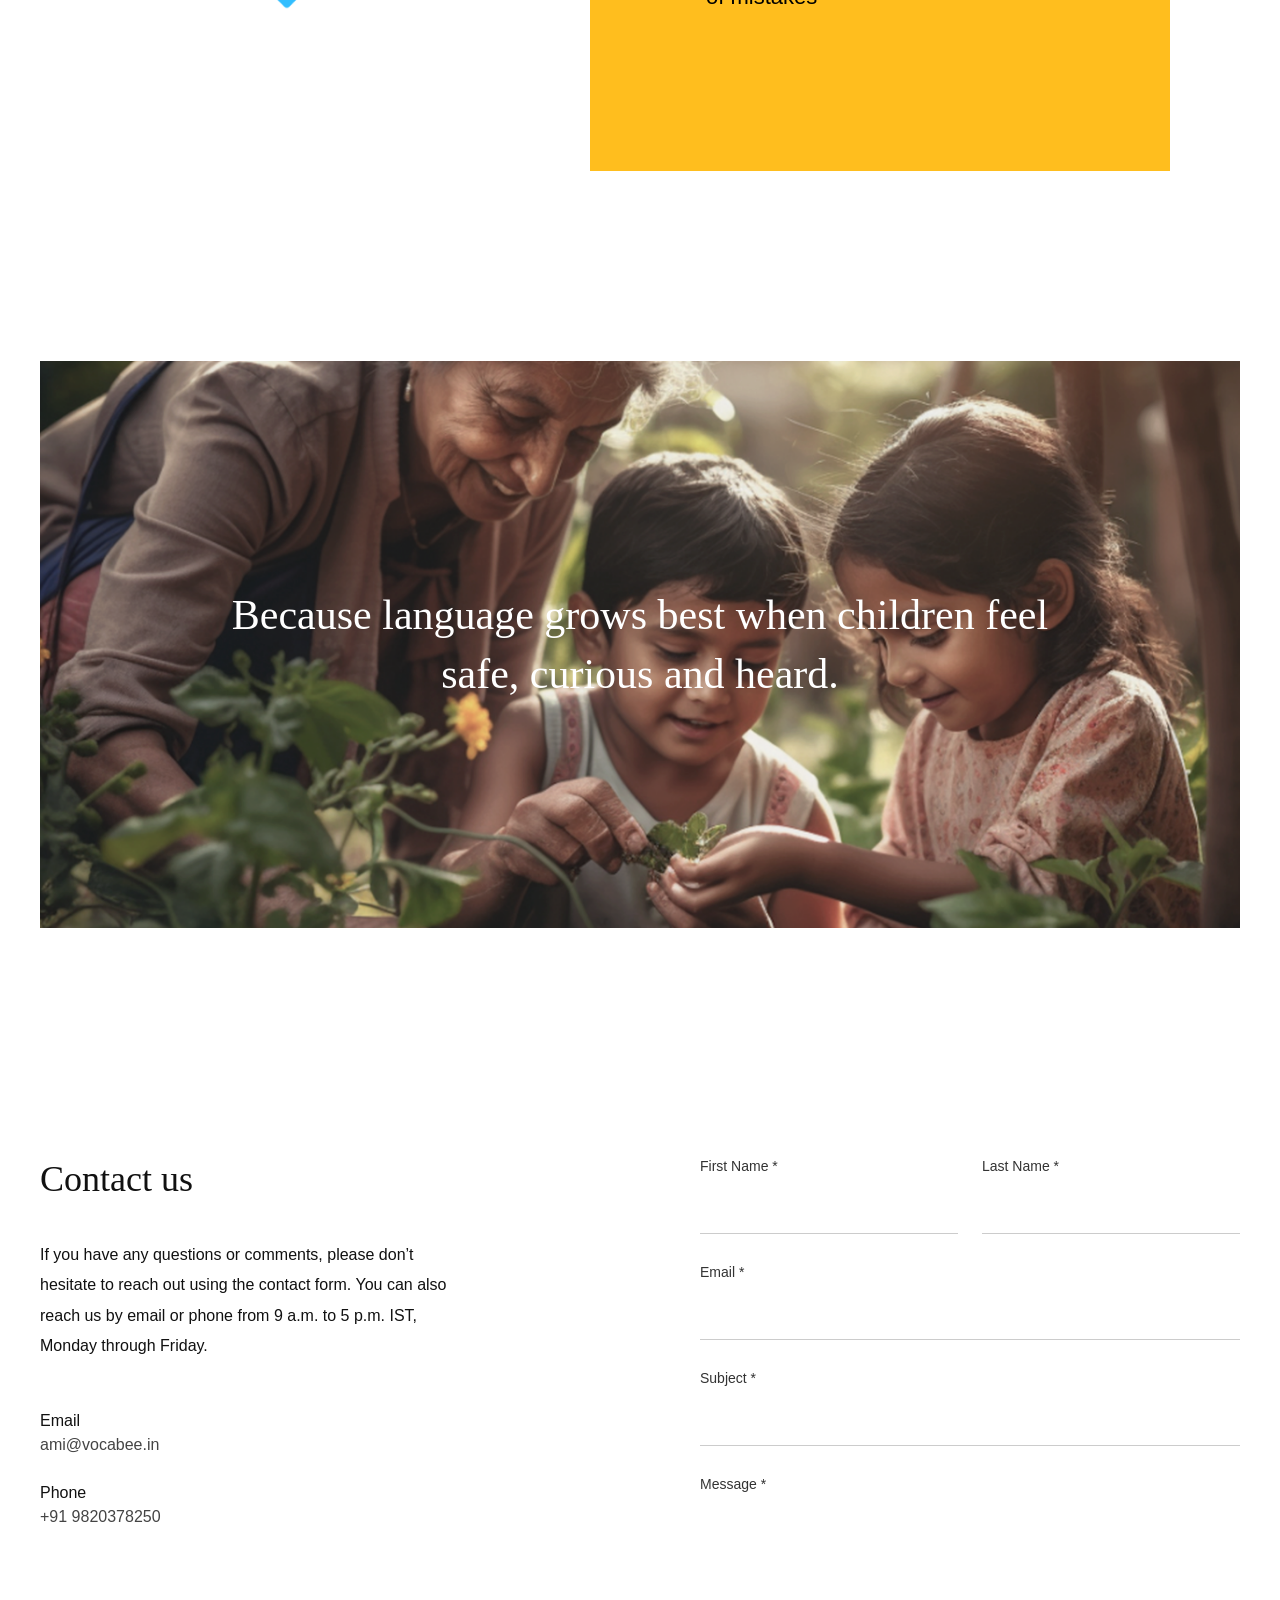
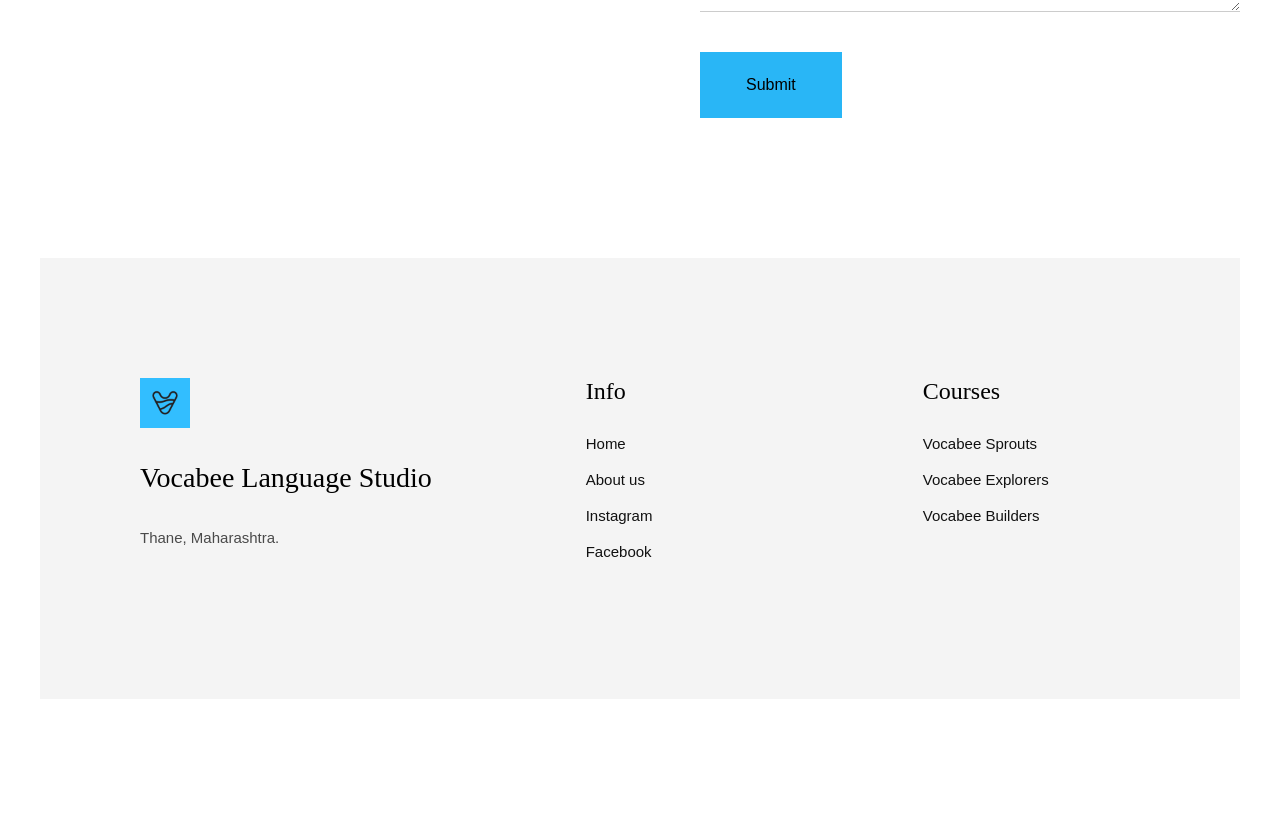
==== commit 0b600df2: "Add files via upload" ====
--- a/index.html
+++ b/index.html
@@ -44,17 +44,17 @@
                         </a>
 
                         <a href="vocabee-explorer1.html">
-                            Vocabee Explorer<br>
+                            Vocabee Explorers<br>
                             <span>Grade 1 (Age 6–7 Years)</span>
                         </a>
 
                         <a href="vocabee-explorer2.html">
-                            Vocabee Explorer<br>
+                            Vocabee Explorers<br>
                             <span>Grade 2 (Age 7–8 Years)</span>
                         </a>
 
                         <a href="vocabee-explorer3.html">
-                            Vocabee Explorer<br>
+                            Vocabee Builders<br>
                             <span>Grade 3 (Age 8–9 Years)</span>
                         </a>
                     </div>
@@ -410,6 +410,7 @@
             <ul>
                 <li><a href="vocabee-sprouts2.html">Vocabee Sprouts</a></li>
                 <li><a href="vocabee-explorer1.html">Vocabee Explorers</a></li>
+                <li><a href="vocabee-explorer3.html">Vocabee Builders</a></li>
             </ul>
         </div>
 
--- a/css/style.css
+++ b/css/style.css
@@ -1621,9 +1621,9 @@
     .site-footer:hover ~ .social-popup,
     .site-footer:active ~ .social-popup {
         top: auto;
-        bottom: 183px;   /* adjust this */
-        right: 18px;
-    }
-
-}
-
+        bottom: 350px;   /* adjust this */
+        right: 0px;
+    }
+
+}
+
